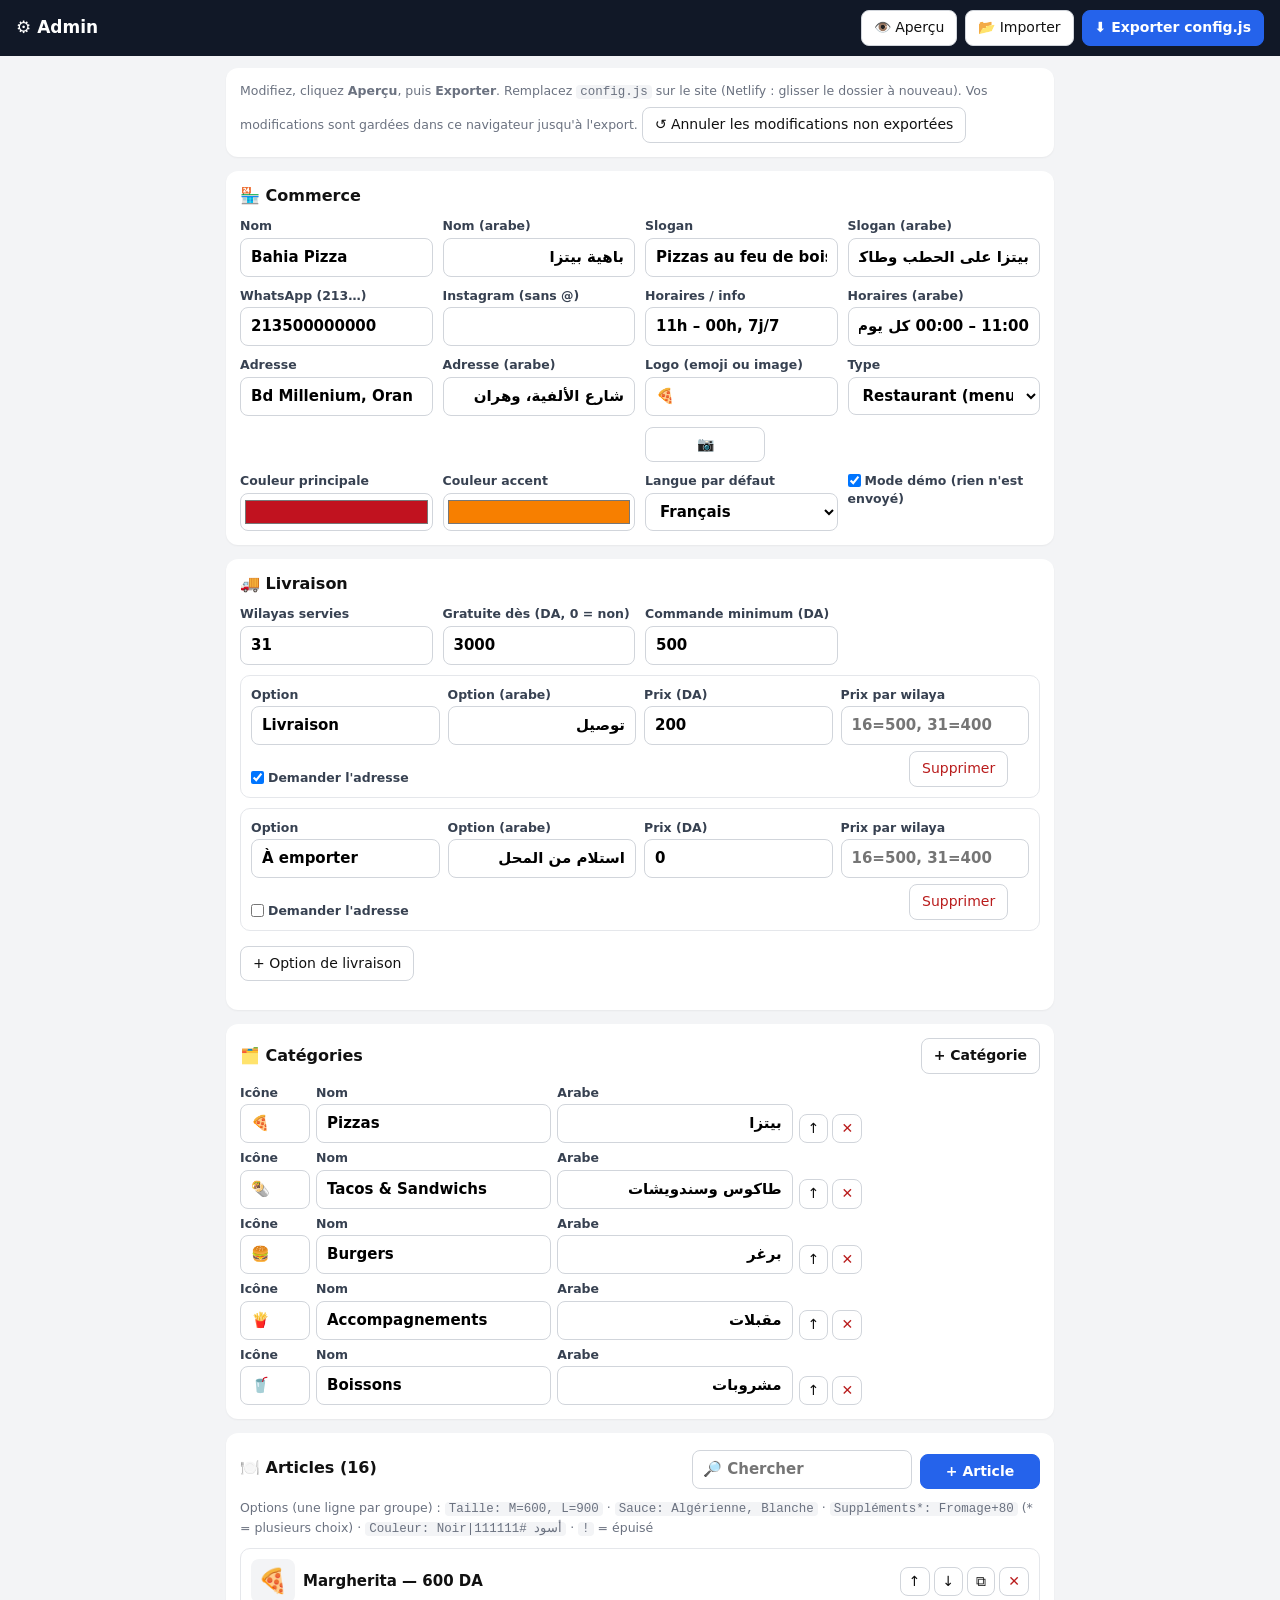
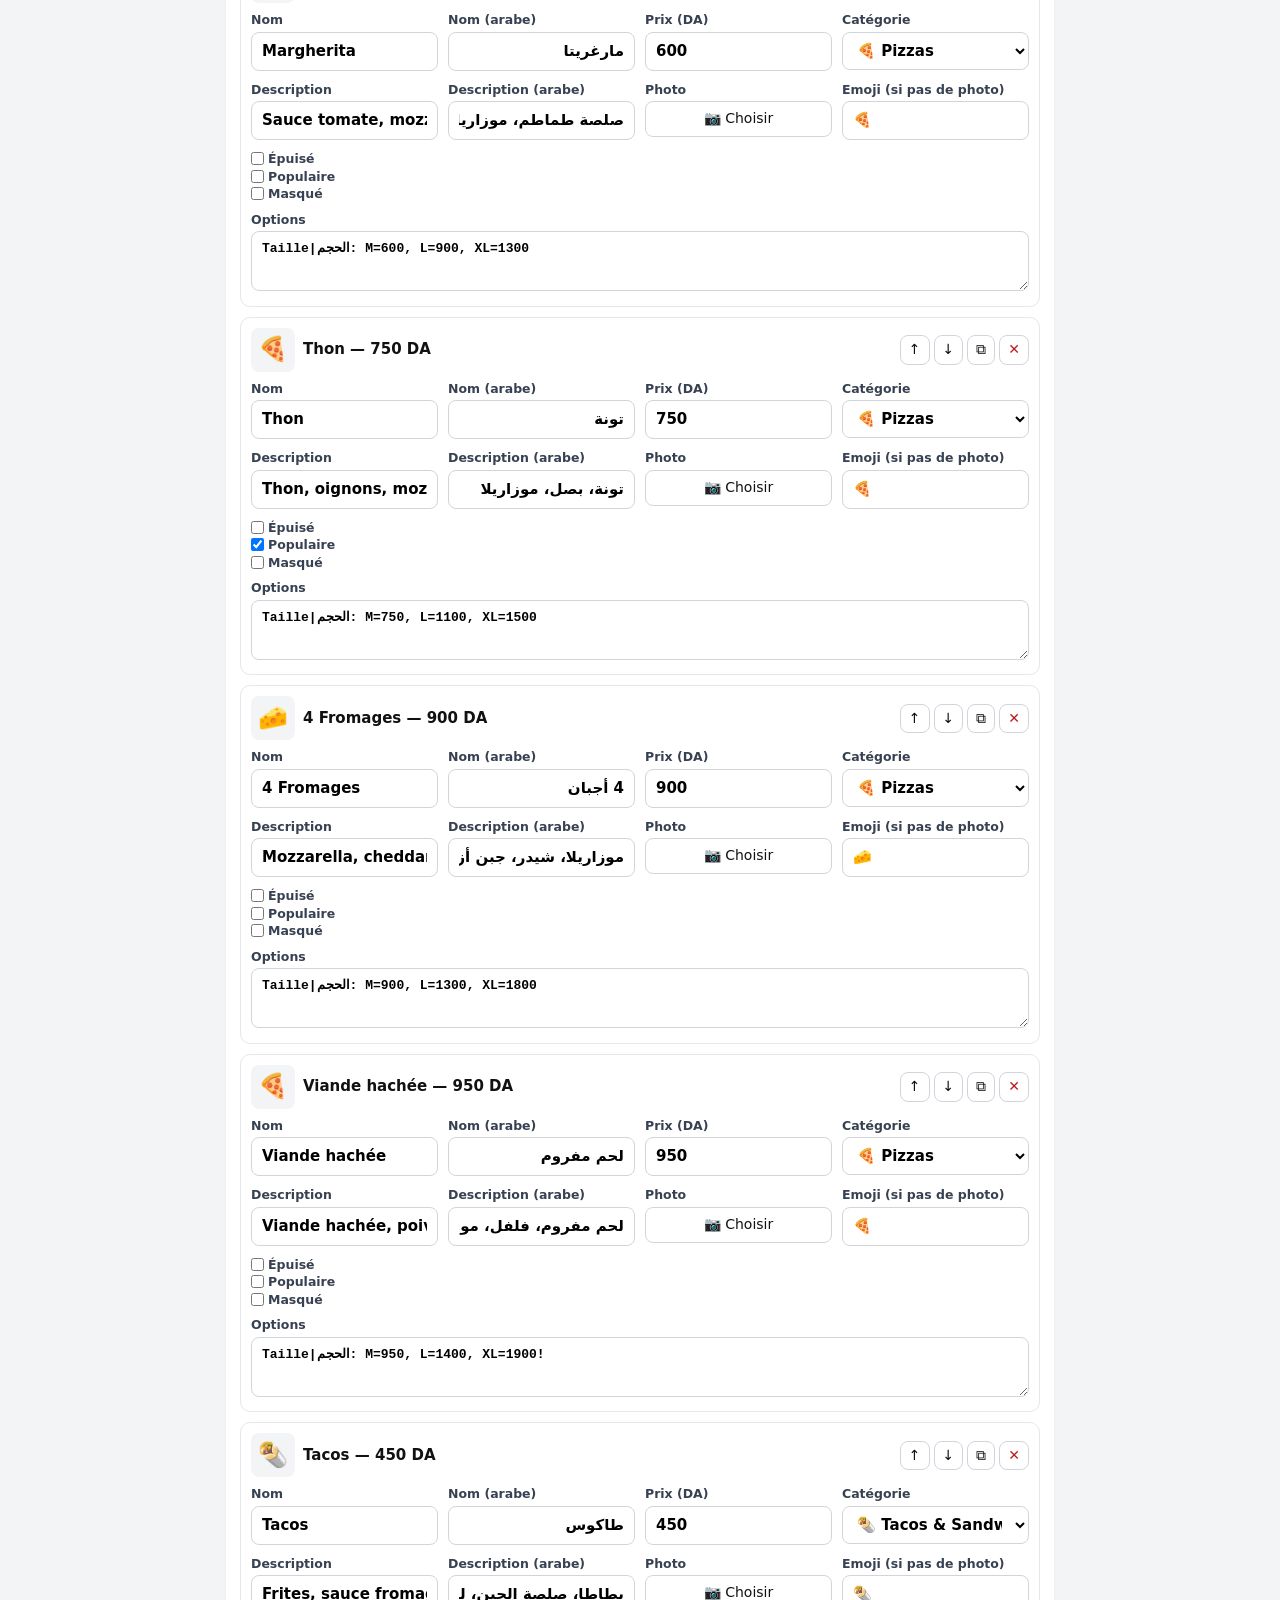
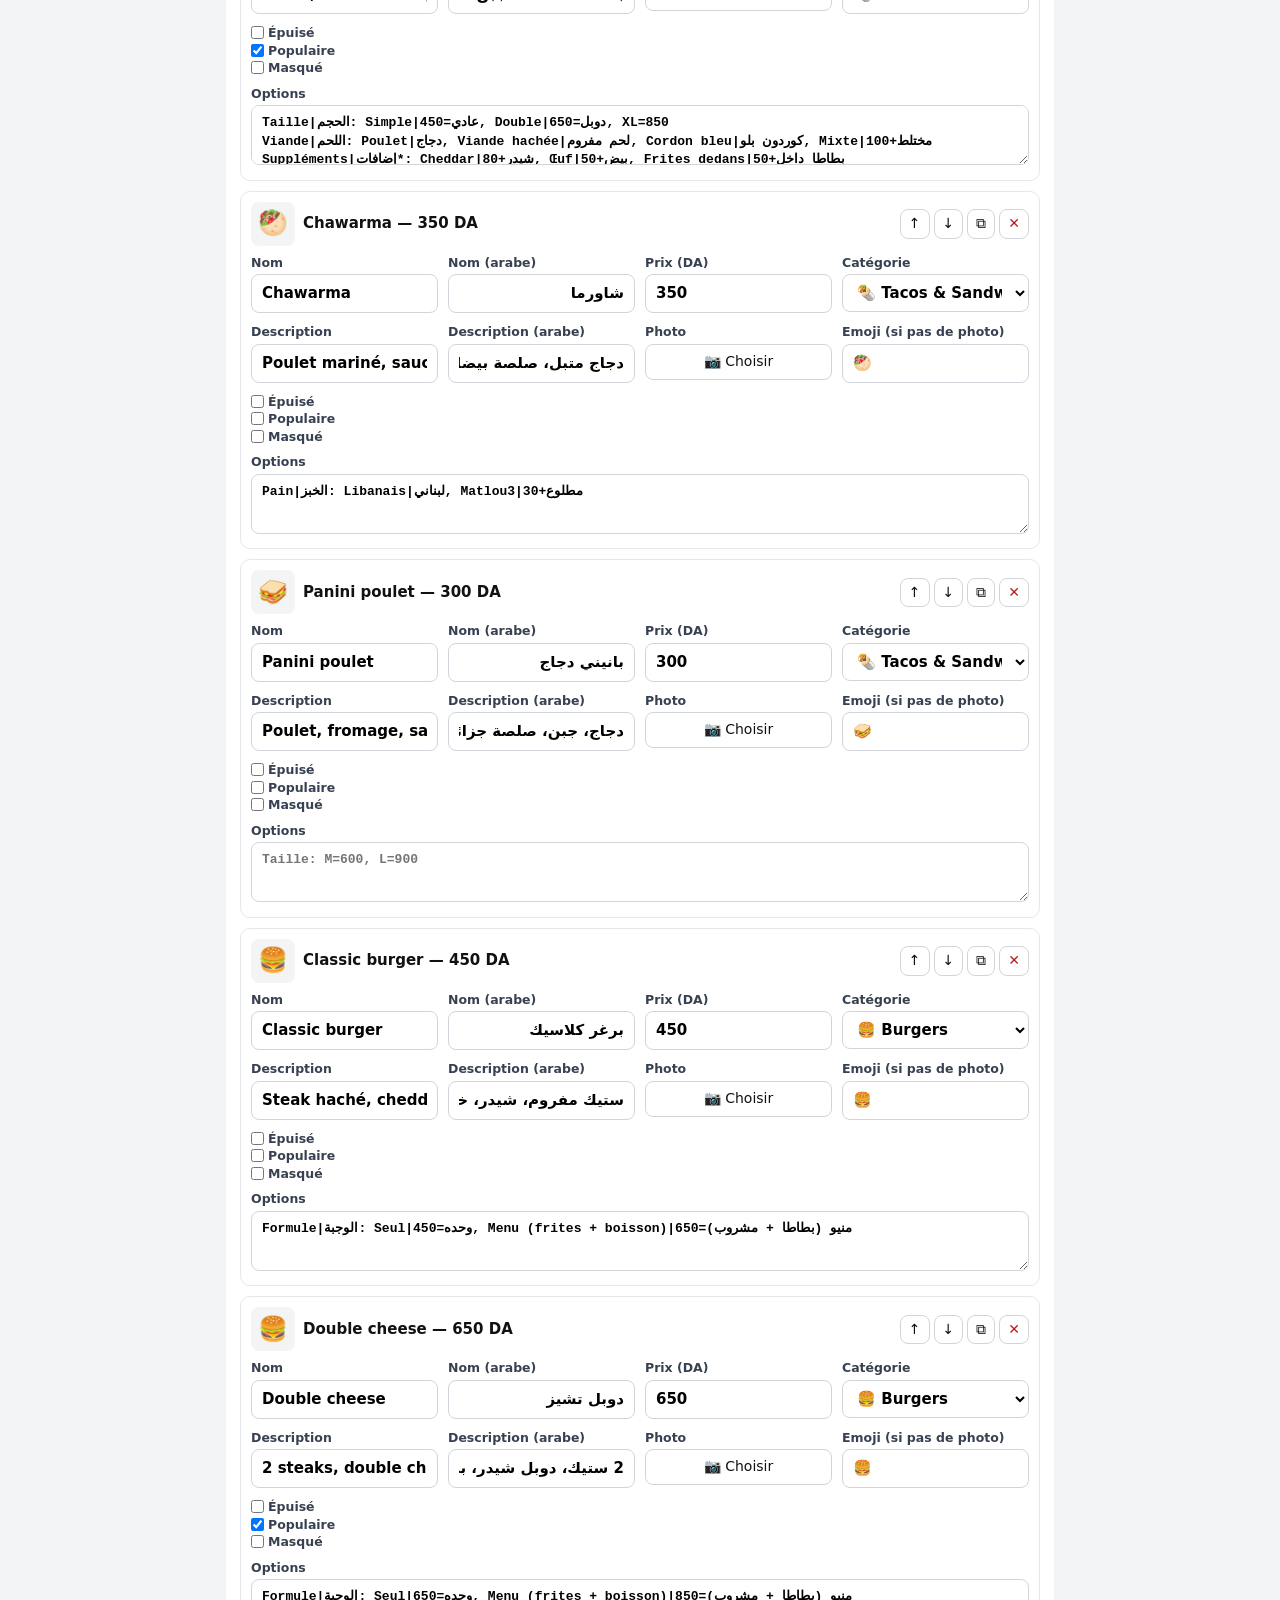
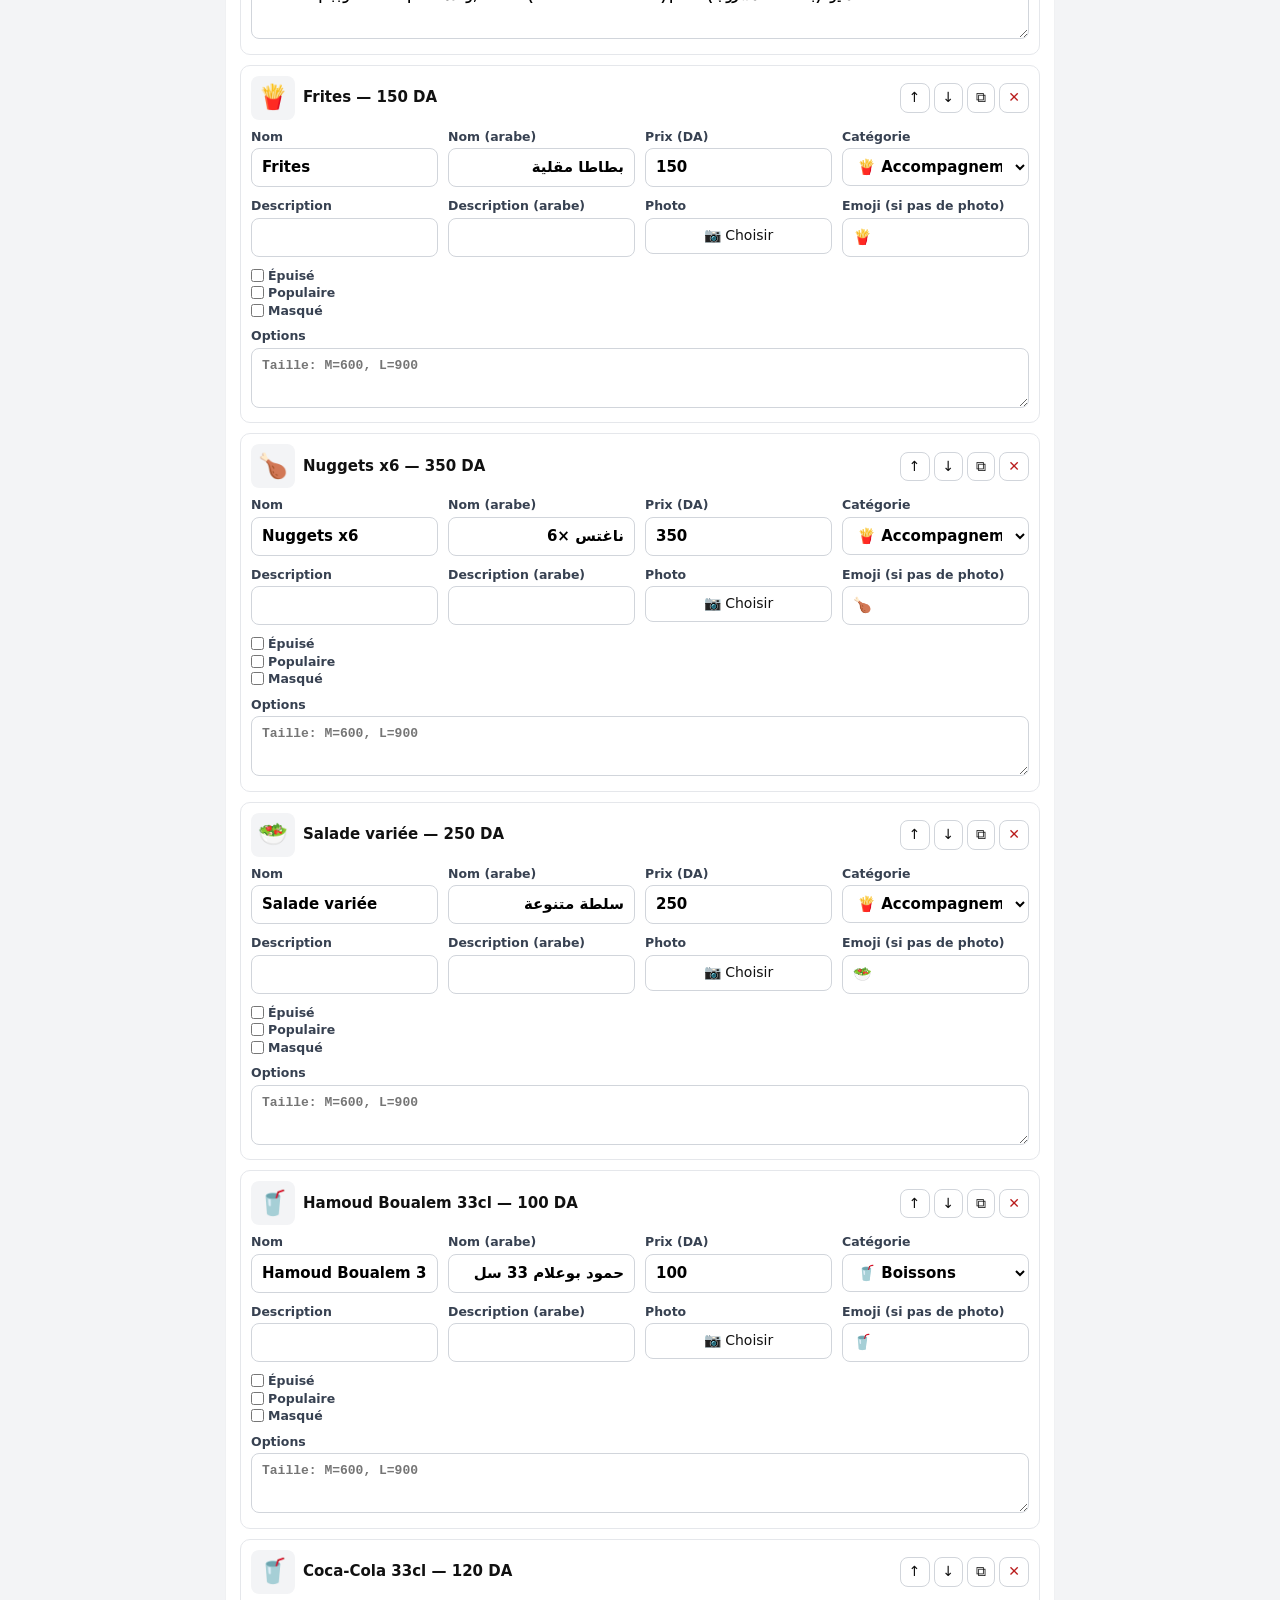
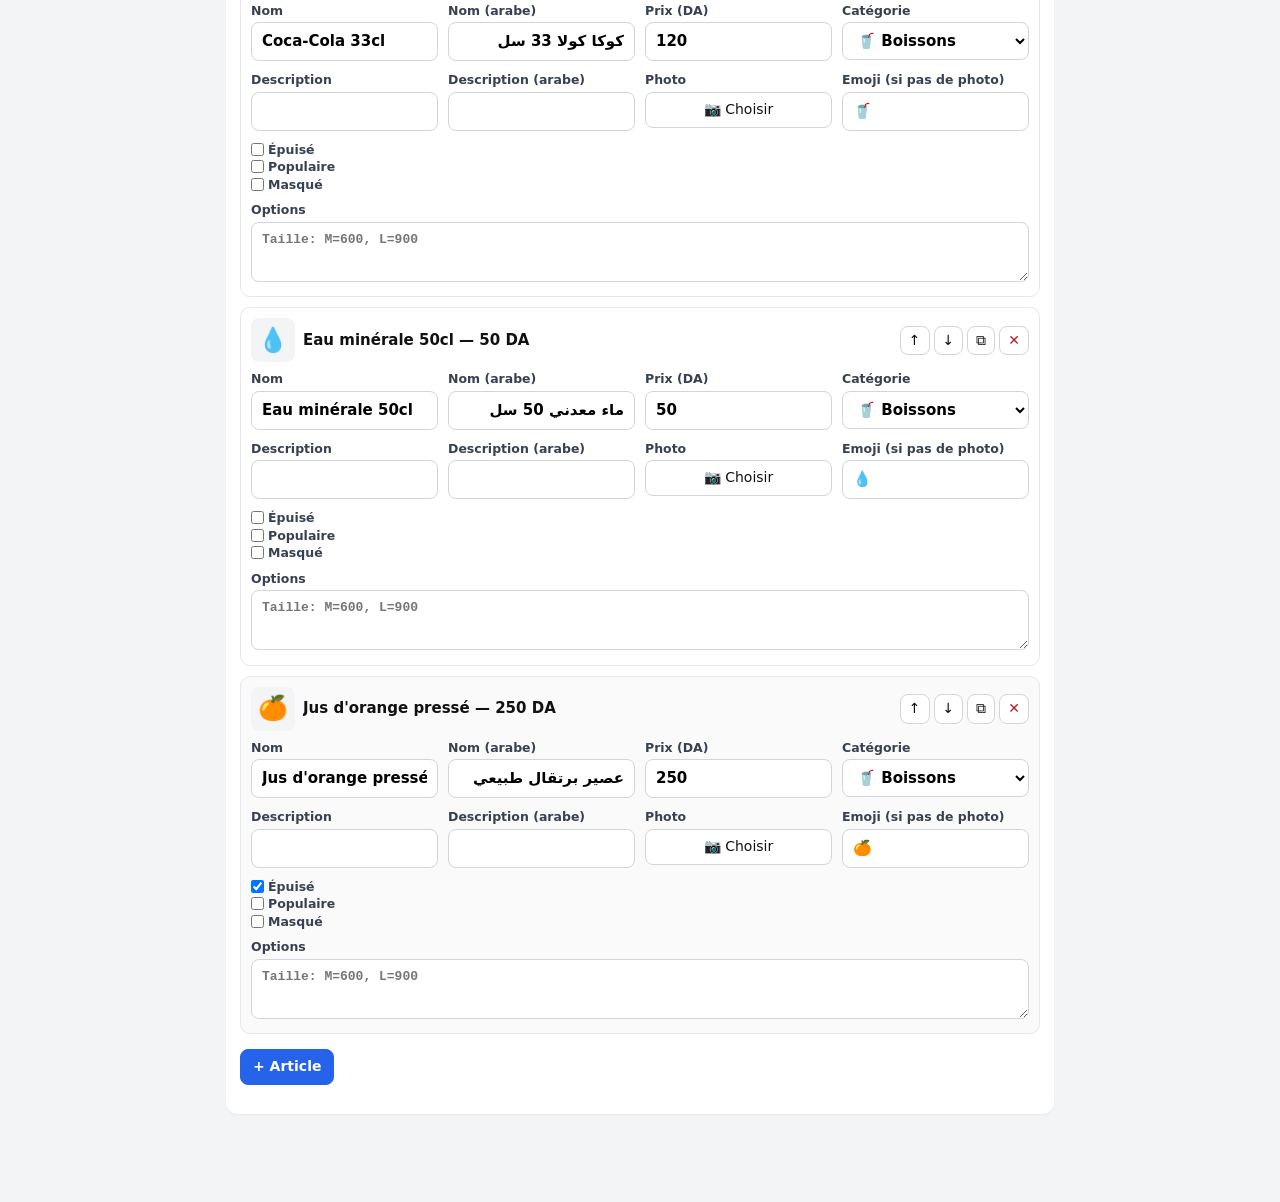
==== admin.html @ 1113fbae "WhatsApp order template: menu/shop app, admin, QR, demos, e2e tests Co-Authored-By: Claude Opus 5.5 " ====
<!doctype html>
<html lang="fr">
<head>
<meta charset="utf-8">
<meta name="viewport" content="width=device-width,initial-scale=1">
<meta name="robots" content="noindex">
<title>Admin · Menu / Catalogue</title>
<style>
:root{--p:#2563eb;--line:#e5e7eb;--muted:#6b7280}
*{box-sizing:border-box}
body{margin:0;font:15px/1.4 system-ui,-apple-system,"Segoe UI",Roboto,sans-serif;background:#f3f4f6;color:#111}
header{position:sticky;top:0;z-index:5;background:#111827;color:#fff;padding:10px 16px;display:flex;flex-wrap:wrap;gap:8px;align-items:center}
header h1{font-size:17px;margin:0;flex:1;min-width:140px}
.wrap{max-width:860px;margin:0 auto;padding:12px 16px 80px}
.box{background:#fff;border-radius:12px;padding:14px;margin-bottom:14px;box-shadow:0 1px 2px rgba(0,0,0,.05)}
.box h2{font-size:16px;margin:0 0 10px;display:flex;justify-content:space-between;align-items:center;gap:8px}
.grid{display:grid;grid-template-columns:repeat(auto-fill,minmax(180px,1fr));gap:10px}
label{display:block;font-size:12.5px;font-weight:600;color:#374151}
input,select,textarea{width:100%;font:inherit;font-size:15px;border:1px solid #d1d5db;border-radius:8px;padding:8px 10px;margin-top:3px;background:#fff}
input[type=checkbox]{width:auto;margin:0 4px 0 0;vertical-align:-2px}
input[type=color]{padding:2px;height:38px}
textarea{min-height:60px;font-family:ui-monospace,Menlo,Consolas,monospace;font-size:13px}
[dir=rtl]{text-align:right}
button,.btn{font:inherit;font-size:14px;border:1px solid #d1d5db;background:#fff;color:#111;border-radius:8px;padding:7px 12px;cursor:pointer;text-decoration:none;display:inline-block}
.pri{background:var(--p);border-color:var(--p);color:#fff;font-weight:600}
.wa{background:#16a34a;border-color:#16a34a;color:#fff;font-weight:600}
.del{color:#b91c1c}
.item{border:1px solid var(--line);border-radius:10px;padding:10px;margin-top:10px}
.item.out{background:#fafafa}
.ihead{display:flex;gap:8px;align-items:center;margin-bottom:8px}
.ihead b{flex:1;min-width:0;overflow:hidden;text-overflow:ellipsis;white-space:nowrap}
.thumb{width:44px;height:44px;border-radius:8px;object-fit:cover;background:#f3f4f6;display:grid;place-items:center;font-size:24px;flex:none}
.acts{display:flex;gap:4px;flex-wrap:wrap}
.acts button{padding:4px 8px}
.help{font-size:12.5px;color:var(--muted);margin:4px 0 0}
.help code{background:#f3f4f6;border-radius:4px;padding:0 4px}
.row{display:flex;gap:8px;align-items:flex-end;flex-wrap:wrap}
.row>*{flex:1;min-width:120px}
.catrow{display:grid;grid-template-columns:70px 1fr 1fr 1fr auto;gap:6px;align-items:end;margin-top:6px}
@media(max-width:560px){.catrow{grid-template-columns:60px 1fr 1fr}.catrow .cid{display:none}}
.toast{position:fixed;bottom:16px;left:50%;transform:translateX(-50%);background:#111827;color:#fff;padding:10px 16px;border-radius:999px;font-size:14px;opacity:0;transition:.2s;pointer-events:none}
.toast.on{opacity:1}
.filter{max-width:220px}
</style>
</head>
<body>
<header>
  <h1>⚙️ Admin</h1>
  <button id="b-preview">👁️ Aperçu</button>
  <button id="b-import">📂 Importer</button>
  <button id="b-export" class="pri">⬇️ Exporter config.js</button>
  <input type="file" id="f-import" accept=".js,.json" hidden>
</header>
<div class="wrap">
  <div class="box">
    <p class="help" style="margin:0">Modifiez, cliquez <b>Aperçu</b>, puis <b>Exporter</b>. Remplacez <code>config.js</code> sur le site (Netlify : glisser le dossier à nouveau). Vos modifications sont gardées dans ce navigateur jusqu'à l'export.
    <button id="b-reset" style="margin-top:6px">↺ Annuler les modifications non exportées</button></p>
  </div>
  <div id="ui"></div>
</div>
<div class="toast" id="toast"></div>
<script src="wilayas.js"></script>
<script src="config.js"></script>
<script>
(function(){
'use strict';
var DRAFT='wo_admin_draft';
var S;
try{ S=JSON.parse(localStorage.getItem(DRAFT)||'null'); }catch(e){}
if(!S) S=JSON.parse(JSON.stringify(window.CONFIG||{}));
norm();
var filter='';

function norm(){
  S.business=S.business||{}; S.colors=S.colors||{}; S.delivery=S.delivery||{};
  S.delivery.options=S.delivery.options||[]; S.categories=S.categories||[]; S.items=S.items||[];
  S.languages=S.languages||['fr','ar']; S.mode=S.mode||'menu';
}
function persist(){ try{ localStorage.setItem(DRAFT,JSON.stringify(S)); }catch(e){ toast('⚠️ Stockage plein : exportez maintenant'); } }
function esc(s){return String(s==null?'':s).replace(/[&<>"]/g,function(c){return{'&':'&amp;','<':'&lt;','>':'&gt;','"':'&quot;'}[c];});}
function toast(m){var t=document.getElementById('toast');t.textContent=m;t.classList.add('on');clearTimeout(toast.t);toast.t=setTimeout(function(){t.classList.remove('on');},2200);}
function slug(s){return String(s||'').toLowerCase().normalize('NFD').replace(/[̀-ͯ]/g,'').replace(/[^a-z0-9]+/g,'-').replace(/^-|-$/g,'')||('x'+Date.now().toString(36));}
function get(path){return path.split('.').reduce(function(o,k){return o==null?o:o[k];},S);}
function set(path,v){var ks=path.split('.'),o=S;for(var i=0;i<ks.length-1;i++){if(o[ks[i]]==null)o[ks[i]]={};o=o[ks[i]];}o[ks[ks.length-1]]=v;}

/* ---- variants <-> text ----
   Taille: M=600, L=900          (=prix remplace)
   Sauce: Algérienne, Blanche
   Suppléments*: Fromage+80      (* = choix multiple, +ajout)
   Couleur: Noir|أسود #111111    (|arabe, #couleur, ! = épuisé) */
function varToText(vs){return (vs||[]).map(function(v){
  return v.name+(v.name_ar?'|'+v.name_ar:'')+(v.multi?'*':'')+': '+v.choices.map(function(c){
    return c.label+(c.label_ar?'|'+c.label_ar:'')+(c.color?' '+c.color:'')+(c.price!=null&&c.price!==''?'='+c.price:'')+(c.add?'+'+c.add:'')+(c.soldOut?'!':'');
  }).join(', ');}).join('\n');}
function textToVar(s){
  return String(s||'').split('\n').map(function(line){
    var m=line.match(/^([^:]+):(.*)$/); if(!m) return null;
    var head=m[1].trim(), multi=/\*$/.test(head); head=head.replace(/\*$/,'').trim();
    var hn=head.split('|'), v={name:hn[0].trim()}; if(hn[1]) v.name_ar=hn[1].trim(); if(multi) v.multi=true; v.choices=[];
    m[2].split(',').forEach(function(tok){
      tok=tok.trim(); if(!tok) return; var c={}, x;
      if(/!$/.test(tok)){c.soldOut=true;tok=tok.slice(0,-1).trim();}
      if((x=tok.match(/\+\s*(\d+)$/))){c.add=+x[1];tok=tok.slice(0,x.index).trim();}
      if((x=tok.match(/=\s*(\d+)$/))){c.price=+x[1];tok=tok.slice(0,x.index).trim();}
      if((x=tok.match(/\s(#[0-9a-fA-F]{3,8})$/))){c.color=x[1];tok=tok.slice(0,x.index).trim();}
      var ln=tok.split('|'); c.label=ln[0].trim(); if(ln[1]) c.label_ar=ln[1].trim();
      // keep key order tidy
      var o={label:c.label}; ['label_ar','price','add','color','soldOut'].forEach(function(k){if(c[k]!=null)o[k]=c[k];});
      if(o.label) v.choices.push(o);
    });
    return v.choices.length?v:null;
  }).filter(Boolean);
}
function feesToText(f){ if(f==null||typeof f==='number') return ''; return Object.keys(f).filter(function(k){return k!=='default';}).map(function(k){return k+'='+f[k];}).join(', '); }
function feeDefault(f){ return f==null?0:typeof f==='number'?f:(f['default']||0); }
function parseFees(def,txt){
  var o={}, any=false;
  String(txt||'').split(/[,\n;]/).forEach(function(p){var m=p.trim().match(/^(\d{1,2})\s*[=:]\s*(\d+)$/);if(m){o[('0'+m[1]).slice(-2)]=+m[2];any=true;}});
  if(!any) return +def||0;
  o['default']=+def||0; return o;
}

function inp(path,label,opts){
  opts=opts||{}; var v=get(path);
  var t=opts.type||'text';
  if(t==='checkbox') return '<label><input type="checkbox" data-p="'+path+'"'+(v?' checked':'')+'>'+esc(label)+'</label>';
  if(t==='textarea') return '<label>'+esc(label)+'<textarea data-p="'+path+'"'+(opts.ar?' dir="rtl"':'')+'>'+esc(v)+'</textarea></label>';
  return '<label>'+esc(label)+'<input type="'+t+'" data-p="'+path+'"'+(t==='number'?' data-num inputmode="numeric"':'')+(opts.ar?' dir="rtl"':'')+(opts.ph?' placeholder="'+esc(opts.ph)+'"':'')+' value="'+esc(v)+'"></label>';
}

function render(){
  var h='';
  // business
  h+='<div class="box"><h2>🏪 Commerce</h2><div class="grid">'+
    inp('business.name','Nom')+inp('business.name_ar','Nom (arabe)',{ar:1})+
    inp('business.tagline','Slogan')+inp('business.tagline_ar','Slogan (arabe)',{ar:1})+
    inp('business.whatsapp','WhatsApp (213…)',{type:'tel',ph:'213555123456'})+inp('business.instagram','Instagram (sans @)')+
    inp('business.hours','Horaires / info')+inp('business.hours_ar','Horaires (arabe)',{ar:1})+
    inp('business.address','Adresse')+inp('business.address_ar','Adresse (arabe)',{ar:1})+
    '<div><label>Logo (emoji ou image)<div class="row" style="margin:0"><input data-p="business.logo" value="'+esc(S.business.logo)+'"><button data-a="logo-up" style="flex:0;margin-top:3px">📷</button></div></label></div>'+
    '<label>Type<select data-p="mode"><option value="menu"'+(S.mode==='menu'?' selected':'')+'>Restaurant (menu)</option><option value="shop"'+(S.mode==='shop'?' selected':'')+'>Boutique (catalogue)</option></select></label>'+
    '<label>Couleur principale<input type="color" data-p="colors.primary" value="'+esc(S.colors.primary||'#d62828')+'"></label>'+
    '<label>Couleur accent<input type="color" data-p="colors.accent" value="'+esc(S.colors.accent||'#f77f00')+'"></label>'+
    '<label>Langue par défaut<select data-p="lang"><option value="fr"'+(S.lang!=='ar'?' selected':'')+'>Français</option><option value="ar"'+(S.lang==='ar'?' selected':'')+'>العربية</option></select></label>'+
    inp('demo','Mode démo (rien n\'est envoyé)',{type:'checkbox'})+
    '</div></div>';

  // delivery
  var D=S.delivery;
  h+='<div class="box"><h2>🚚 Livraison</h2><div class="grid">'+
    '<label>Wilayas servies<input data-a="wilayas" value="'+esc((D.wilayas||[]).join(', '))+'" placeholder="vide = 58 wilayas ; ex : 31"></label>'+
    inp('delivery.freeAbove','Gratuite dès (DA, 0 = non)',{type:'number'})+
    inp('delivery.minOrder','Commande minimum (DA)',{type:'number'})+'</div>';
  D.options.forEach(function(o,i){
    h+='<div class="item"><div class="row">'+inp('delivery.options.'+i+'.label','Option')+inp('delivery.options.'+i+'.label_ar','Option (arabe)',{ar:1})+
      '<label>Prix (DA)<input data-a="feedef" data-i="'+i+'" inputmode="numeric" value="'+feeDefault(o.fee)+'"></label>'+
      '<label>Prix par wilaya<input data-a="feewil" data-i="'+i+'" value="'+esc(feesToText(o.fee))+'" placeholder="16=500, 31=400"></label></div>'+
      '<div class="row" style="margin-top:6px"><label><input type="checkbox" data-a="optaddr" data-i="'+i+'"'+(o.address!==false?' checked':'')+'>Demander l\'adresse</label>'+
      '<span style="flex:0"><button class="del" data-a="optdel" data-i="'+i+'">Supprimer</button></span></div></div>';
  });
  h+='<p><button data-a="optadd">+ Option de livraison</button></p></div>';

  // categories
  h+='<div class="box"><h2>🗂️ Catégories <button data-a="catadd">+ Catégorie</button></h2>';
  S.categories.forEach(function(c,i){
    h+='<div class="catrow">'+inp('categories.'+i+'.icon','Icône')+inp('categories.'+i+'.name','Nom')+inp('categories.'+i+'.name_ar','Arabe',{ar:1})+
      '<span class="acts cid"><button data-a="catup" data-i="'+i+'">↑</button><button class="del" data-a="catdel" data-i="'+i+'">✕</button></span></div>';
  });
  h+='</div>';

  // items
  h+='<div class="box"><h2>🍽️ Articles ('+S.items.length+') <span class="row" style="flex:0 1 auto;margin:0"><input class="filter" id="flt" placeholder="🔎 Chercher" value="'+esc(filter)+'"><button data-a="itemadd" class="pri" style="flex:0">+ Article</button></span></h2>'+
    '<p class="help">Options (une ligne par groupe) : <code>Taille: M=600, L=900</code> · <code>Sauce: Algérienne, Blanche</code> · <code>Suppléments*: Fromage+80</code> (* = plusieurs choix) · <code>Couleur: Noir|أسود #111111</code> · <code>!</code> = épuisé</p>';
  S.items.forEach(function(it,i){
    if(filter && (it.name+' '+(it.name_ar||'')).toLowerCase().indexOf(filter.toLowerCase())<0) return;
    var b='items.'+i+'.';
    h+='<div class="item'+(it.soldOut?' out':'')+'" id="it-'+i+'"><div class="ihead">'+
      (it.img?'<img class="thumb" src="'+esc(it.img)+'" alt="">':'<span class="thumb">'+esc(it.emoji||'🛍️')+'</span>')+
      '<b>'+esc(it.name||'(sans nom)')+' — '+(+it.price||0)+' DA</b><span class="acts">'+
      '<button data-a="up" data-i="'+i+'" title="Monter">↑</button><button data-a="down" data-i="'+i+'" title="Descendre">↓</button>'+
      '<button data-a="dup" data-i="'+i+'" title="Dupliquer">⧉</button><button class="del" data-a="del" data-i="'+i+'" title="Supprimer">✕</button></span></div>'+
      '<div class="grid">'+inp(b+'name','Nom')+inp(b+'name_ar','Nom (arabe)',{ar:1})+inp(b+'price','Prix (DA)',{type:'number'})+
      '<label>Catégorie<select data-p="'+b+'cat"><option value="">—</option>'+S.categories.map(function(c){return '<option value="'+esc(c.id)+'"'+(c.id===it.cat?' selected':'')+'>'+esc((c.icon||'')+' '+c.name)+'</option>';}).join('')+'</select></label>'+
      inp(b+'desc','Description')+inp(b+'desc_ar','Description (arabe)',{ar:1})+
      '<div><label>Photo</label><div class="row" style="margin:0"><button data-a="img" data-i="'+i+'" style="margin-top:3px">📷 Choisir</button>'+(it.img?'<button class="del" data-a="imgdel" data-i="'+i+'" style="margin-top:3px">Retirer</button>':'')+'</div></div>'+
      inp(b+'emoji','Emoji (si pas de photo)')+
      '<div>'+inp(b+'soldOut','Épuisé',{type:'checkbox'})+inp(b+'popular','Populaire',{type:'checkbox'})+inp(b+'hidden','Masqué',{type:'checkbox'})+'</div>'+
      '</div><label style="margin-top:8px">Options<textarea data-a="vars" data-i="'+i+'" rows="2" placeholder="Taille: M=600, L=900">'+esc(varToText(it.variants))+'</textarea></label></div>';
  });
  h+='<p><button data-a="itemadd" class="pri">+ Article</button></p></div>';
  var y=window.scrollY; document.getElementById('ui').innerHTML=h; window.scrollTo(0,y);
}

/* image → resized webp/jpeg data URL (~15 KB) */
function pickImage(max,cb){
  var f=document.createElement('input'); f.type='file'; f.accept='image/*';
  f.onchange=function(){ var file=f.files[0]; if(!file) return; var r=new FileReader();
    r.onload=function(){ var im=new Image(); im.onload=function(){
      var s=Math.min(1,max/Math.max(im.width,im.height)), c=document.createElement('canvas');
      c.width=Math.round(im.width*s); c.height=Math.round(im.height*s); c.getContext('2d').drawImage(im,0,0,c.width,c.height);
      var d=c.toDataURL('image/webp',0.62); if(d.indexOf('data:image/webp')!==0) d=c.toDataURL('image/jpeg',0.7);
      cb(d); toast('Photo ajoutée ('+Math.round(d.length*0.75/1024)+' Ko)'); }; im.src=r.result; };
    r.readAsDataURL(file); };
  f.click();
}

var ui=document.getElementById('ui');
ui.addEventListener('input',function(e){
  var el=e.target, p=el.getAttribute('data-p'), a=el.getAttribute('data-a'), i=+el.getAttribute('data-i');
  if(el.id==='flt'){ filter=el.value; render(); var f=document.getElementById('flt'); f.focus(); f.setSelectionRange(f.value.length,f.value.length); return; }
  if(p){
    var v = el.type==='checkbox'?el.checked : el.hasAttribute('data-num') ? (el.value===''?0:+el.value) : el.value;
    if(el.type==='checkbox' && !v){ var ks=p.split('.'),o=S; for(var k=0;k<ks.length-1;k++)o=o[ks[k]]; delete o[ks[ks.length-1]]; } else set(p,v);
    var m=p.match(/^items\.(\d+)\.(name|price)$/);
    if(m){ var row=document.getElementById('it-'+m[1]), itm=S.items[+m[1]]; if(row) row.querySelector('.ihead b').textContent=(itm.name||'(sans nom)')+' — '+(+itm.price||0)+' DA'; }
  }
  else if(a==='vars'){ S.items[i].variants=textToVar(el.value); if(!S.items[i].variants.length) delete S.items[i].variants; }
  else if(a==='wilayas'){ S.delivery.wilayas=el.value.split(/[,\s]+/).filter(Boolean).map(function(x){return ('0'+x.replace(/\D/g,'')).slice(-2);}).filter(function(x){return x!=='00';}); }
  else if(a==='feedef'||a==='feewil'){ var box=el.closest('.item'); S.delivery.options[i].fee=parseFees(box.querySelector('[data-a=feedef]').value, box.querySelector('[data-a=feewil]').value); }
  else if(a==='optaddr'){ if(el.checked) delete S.delivery.options[i].address; else S.delivery.options[i].address=false; }
  persist();
});
ui.addEventListener('change',function(e){ if(e.target.tagName==='SELECT'||e.target.type==='checkbox'){ if(e.target.getAttribute('data-p')==='mode'||/\.soldOut$/.test(e.target.getAttribute('data-p')||''))render(); } });
ui.addEventListener('focusout',function(e){ var a=e.target.getAttribute('data-a'); var p=e.target.getAttribute('data-p')||'';
  if(/^items\.\d+\.name$/.test(p)){ var i=+p.split('.')[1]; var it=S.items[i]; if(it.name&&(!it.id||/^new-/.test(it.id))){ it.id=uniq(slug(it.name)); persist(); } } });
function uniq(id){ var ids=S.items.map(function(x){return x.id;}), n=id, k=2; while(ids.indexOf(n)>=0) n=id+'-'+(k++); return n; }
ui.addEventListener('click',function(e){
  var el=e.target.closest('[data-a]'); if(!el||el.tagName==='INPUT'||el.tagName==='TEXTAREA') return;
  var a=el.getAttribute('data-a'), i=+el.getAttribute('data-i'), it=S.items;
  if(a==='up'&&i>0){ it.splice(i-1,0,it.splice(i,1)[0]); }
  else if(a==='down'&&i<it.length-1){ it.splice(i+1,0,it.splice(i,1)[0]); }
  else if(a==='dup'){ var c=JSON.parse(JSON.stringify(it[i])); c.id=uniq(c.id||'item'); c.name+=' (copie)'; it.splice(i+1,0,c); }
  else if(a==='del'){ if(!confirm('Supprimer « '+it[i].name+' » ?')) return; it.splice(i,1); }
  else if(a==='itemadd'){ it.push({id:'new-'+Date.now().toString(36),cat:(S.categories[0]||{}).id||'',name:'',price:0}); filter=''; persist(); render(); var last=document.getElementById('it-'+(it.length-1)); if(last){ last.scrollIntoView({block:'center'}); last.querySelector('input').focus(); } return; }
  else if(a==='img'){ pickImage(480,function(d){ it[i].img=d; persist(); render(); }); return; }
  else if(a==='imgdel'){ delete it[i].img; }
  else if(a==='logo-up'){ pickImage(240,function(d){ S.business.logo=d; persist(); render(); }); return; }
  else if(a==='catadd'){ var name=prompt('Nom de la catégorie'); if(!name) return; S.categories.push({id:slug(name),name:name,icon:''}); }
  else if(a==='catup'&&i>0){ S.categories.splice(i-1,0,S.categories.splice(i,1)[0]); }
  else if(a==='catdel'){ if(!confirm('Supprimer la catégorie ? (les articles restent)')) return; S.categories.splice(i,1); }
  else if(a==='optadd'){ S.delivery.options.push({id:'opt'+Date.now().toString(36),label:'Nouvelle option',fee:0}); }
  else if(a==='optdel'){ S.delivery.options.splice(i,1); }
  else return;
  persist(); render();
});

function configText(){
  // drop empty fields
  var clean=JSON.parse(JSON.stringify(S,function(k,v){ return v===''?undefined:v; }));
  return '// Généré par admin.html le '+new Date().toLocaleString('fr-FR')+'\nwindow.CONFIG = '+JSON.stringify(clean,null,2)+';\n';
}
document.getElementById('b-export').onclick=function(){
  var txt=configText(), blob=new Blob([txt],{type:'text/javascript'}), a=document.createElement('a');
  a.href=URL.createObjectURL(blob); a.download='config.js'; document.body.appendChild(a); a.click(); a.remove();
  toast('config.js exporté ('+Math.round(blob.size/1024)+' Ko)');
};
document.getElementById('b-preview').onclick=function(){
  try{ localStorage.setItem('wo_preview',JSON.stringify(S)); }catch(e){ toast('⚠️ Trop de photos pour l\'aperçu'); return; }
  window.open('index.html?preview=1','_blank');
};
document.getElementById('b-import').onclick=function(){ document.getElementById('f-import').click(); };
document.getElementById('f-import').onchange=function(){
  var f=this.files[0]; if(!f) return; var r=new FileReader();
  r.onload=function(){ try{ var w={}; new Function('window',r.result+'\n;return window;')(w); if(!w.CONFIG) throw 0; S=w.CONFIG; norm(); persist(); render(); toast('Config importée'); }catch(e){ alert('Fichier invalide'); } };
  r.readAsText(f);
};
document.getElementById('b-reset').onclick=function(){ if(!confirm('Revenir à la version en ligne ?')) return; localStorage.removeItem(DRAFT); S=JSON.parse(JSON.stringify(window.CONFIG||{})); norm(); render(); };
window.__admin={get:function(){return S;},textToVar:textToVar,varToText:varToText,parseFees:parseFees,configText:configText};
render();
})();
</script>
</body>
</html>
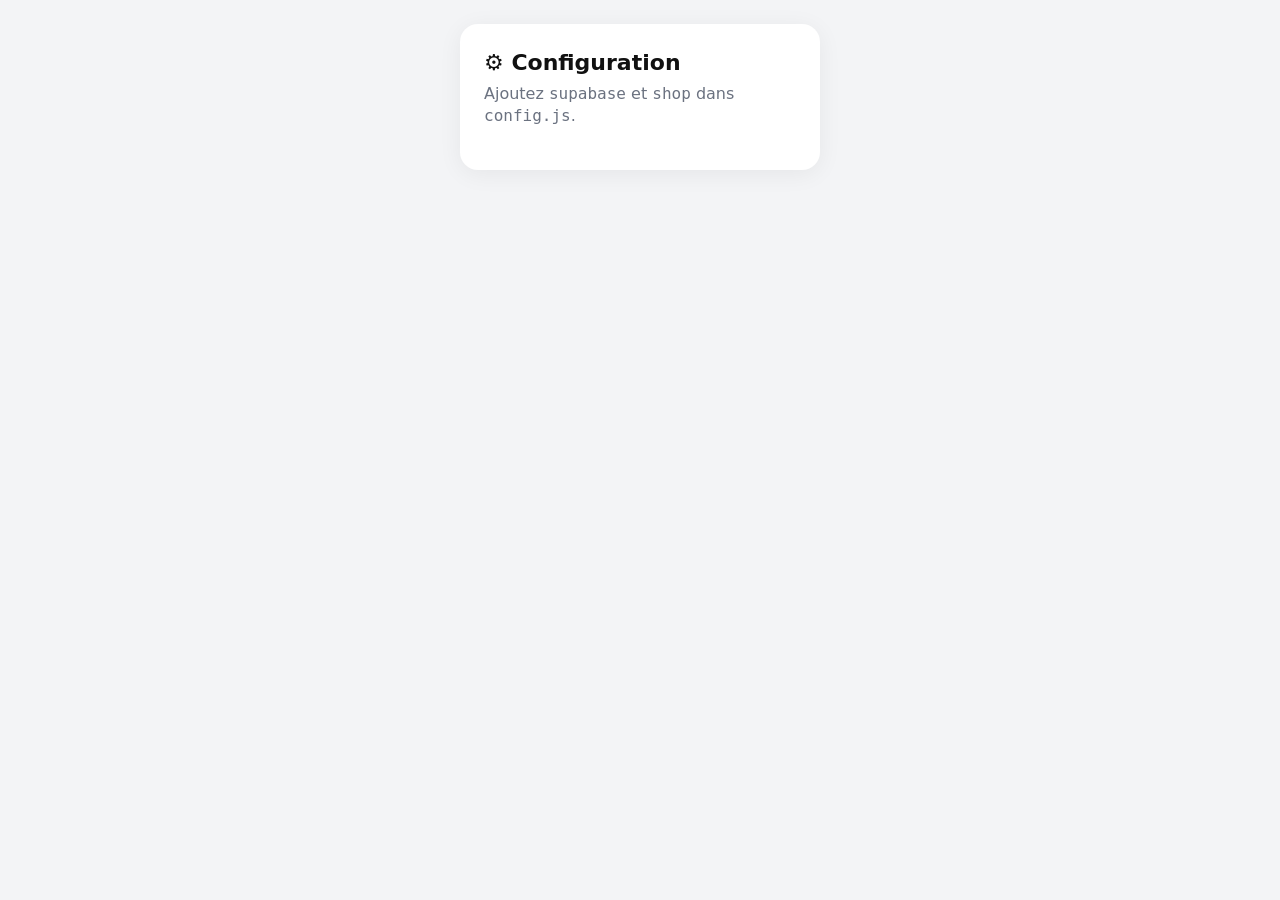
==== commit 7780a5ab: "Supabase backend + easy mobile admin - schema.sql: shops/categories/items, RLS (owner-only writes), " ====
--- a/admin.html
+++ b/admin.html
@@ -2,271 +2,583 @@
 <html lang="fr">
 <head>
 <meta charset="utf-8">
-<meta name="viewport" content="width=device-width,initial-scale=1">
+<meta name="viewport" content="width=device-width,initial-scale=1,viewport-fit=cover">
 <meta name="robots" content="noindex">
-<title>Admin · Menu / Catalogue</title>
+<meta name="theme-color" content="#111827">
+<title>Gestion · Menu</title>
 <style>
-:root{--p:#2563eb;--line:#e5e7eb;--muted:#6b7280}
-*{box-sizing:border-box}
-body{margin:0;font:15px/1.4 system-ui,-apple-system,"Segoe UI",Roboto,sans-serif;background:#f3f4f6;color:#111}
-header{position:sticky;top:0;z-index:5;background:#111827;color:#fff;padding:10px 16px;display:flex;flex-wrap:wrap;gap:8px;align-items:center}
-header h1{font-size:17px;margin:0;flex:1;min-width:140px}
-.wrap{max-width:860px;margin:0 auto;padding:12px 16px 80px}
-.box{background:#fff;border-radius:12px;padding:14px;margin-bottom:14px;box-shadow:0 1px 2px rgba(0,0,0,.05)}
-.box h2{font-size:16px;margin:0 0 10px;display:flex;justify-content:space-between;align-items:center;gap:8px}
-.grid{display:grid;grid-template-columns:repeat(auto-fill,minmax(180px,1fr));gap:10px}
-label{display:block;font-size:12.5px;font-weight:600;color:#374151}
-input,select,textarea{width:100%;font:inherit;font-size:15px;border:1px solid #d1d5db;border-radius:8px;padding:8px 10px;margin-top:3px;background:#fff}
-input[type=checkbox]{width:auto;margin:0 4px 0 0;vertical-align:-2px}
-input[type=color]{padding:2px;height:38px}
-textarea{min-height:60px;font-family:ui-monospace,Menlo,Consolas,monospace;font-size:13px}
-[dir=rtl]{text-align:right}
-button,.btn{font:inherit;font-size:14px;border:1px solid #d1d5db;background:#fff;color:#111;border-radius:8px;padding:7px 12px;cursor:pointer;text-decoration:none;display:inline-block}
-.pri{background:var(--p);border-color:var(--p);color:#fff;font-weight:600}
-.wa{background:#16a34a;border-color:#16a34a;color:#fff;font-weight:600}
-.del{color:#b91c1c}
-.item{border:1px solid var(--line);border-radius:10px;padding:10px;margin-top:10px}
-.item.out{background:#fafafa}
-.ihead{display:flex;gap:8px;align-items:center;margin-bottom:8px}
-.ihead b{flex:1;min-width:0;overflow:hidden;text-overflow:ellipsis;white-space:nowrap}
-.thumb{width:44px;height:44px;border-radius:8px;object-fit:cover;background:#f3f4f6;display:grid;place-items:center;font-size:24px;flex:none}
-.acts{display:flex;gap:4px;flex-wrap:wrap}
-.acts button{padding:4px 8px}
-.help{font-size:12.5px;color:var(--muted);margin:4px 0 0}
-.help code{background:#f3f4f6;border-radius:4px;padding:0 4px}
-.row{display:flex;gap:8px;align-items:flex-end;flex-wrap:wrap}
-.row>*{flex:1;min-width:120px}
-.catrow{display:grid;grid-template-columns:70px 1fr 1fr 1fr auto;gap:6px;align-items:end;margin-top:6px}
-@media(max-width:560px){.catrow{grid-template-columns:60px 1fr 1fr}.catrow .cid{display:none}}
-.toast{position:fixed;bottom:16px;left:50%;transform:translateX(-50%);background:#111827;color:#fff;padding:10px 16px;border-radius:999px;font-size:14px;opacity:0;transition:.2s;pointer-events:none}
+:root{--p:#111827;--acc:#16a34a;--bg:#f3f4f6;--card:#fff;--line:#e5e7eb;--muted:#6b7280;--red:#dc2626;--r:14px}
+*{box-sizing:border-box;margin:0;padding:0}
+html,body{height:100%}
+body{font:16px/1.4 system-ui,-apple-system,"Segoe UI",Roboto,sans-serif;background:var(--bg);color:#111;-webkit-tap-highlight-color:transparent}
+button{font:inherit;color:inherit;background:none;border:0;cursor:pointer}
+input,select,textarea{font:inherit;font-size:16px;color:inherit;width:100%;border:1.5px solid var(--line);border-radius:10px;padding:11px 12px;background:#fff}
+input:focus,select:focus,textarea:focus{outline:none;border-color:#6366f1}
+textarea{min-height:70px;resize:vertical}
+[hidden]{display:none!important}
+.wrap{max-width:640px;margin:0 auto;padding:0 14px}
+/* login */
+.login{min-height:100%;display:grid;place-items:center;padding:24px}
+.login form{width:100%;max-width:360px;background:#fff;border-radius:18px;padding:24px;box-shadow:0 4px 24px rgba(0,0,0,.06)}
+.login h1{font-size:22px;margin-bottom:4px}
+.login p{color:var(--muted);margin-bottom:18px}
+.login label{display:block;margin-top:12px;font-weight:600;font-size:14px}
+.btn{display:inline-flex;align-items:center;justify-content:center;gap:6px;border-radius:999px;padding:12px 18px;font-weight:700;min-height:48px}
+.btn.pri{background:var(--p);color:#fff;width:100%}
+.btn.green{background:var(--acc);color:#fff}
+.btn.ghost{background:#fff;border:1.5px solid var(--line)}
+.btn.danger{color:var(--red);background:#fff;border:1.5px solid #fecaca}
+.btn[disabled]{opacity:.5}
+.err{color:var(--red);font-size:14px;margin-top:10px}
+/* top bar */
+.top{position:sticky;top:0;z-index:5;background:var(--p);color:#fff}
+.top .wrap{display:flex;align-items:center;gap:10px;height:56px}
+.top h1{font-size:17px;flex:1;min-width:0;white-space:nowrap;overflow:hidden;text-overflow:ellipsis}
+.top a,.top button{color:#fff;font-size:14px;text-decoration:none;background:rgba(255,255,255,.12);border-radius:999px;padding:7px 12px;white-space:nowrap}
+main{padding:12px 0 140px}
+/* tabs */
+.tabs{position:fixed;left:0;right:0;bottom:0;z-index:6;background:#fff;border-top:1px solid var(--line);display:flex;padding-bottom:env(safe-area-inset-bottom)}
+.tabs button{flex:1;padding:8px 0 10px;font-size:12px;font-weight:600;color:var(--muted);display:flex;flex-direction:column;align-items:center;gap:2px}
+.tabs button b{font-size:22px;line-height:1}
+.tabs button.on{color:var(--p)}
+.fab{position:fixed;right:max(16px,calc(50% - 304px));bottom:calc(76px + env(safe-area-inset-bottom));z-index:7;width:60px;height:60px;border-radius:50%;background:var(--acc);color:#fff;font-size:32px;box-shadow:0 6px 18px rgba(22,163,74,.4)}
+/* lists */
+.search{margin-bottom:10px}
+.group{margin-top:14px}
+.group h2{font-size:13px;text-transform:uppercase;letter-spacing:.04em;color:var(--muted);margin:0 4px 6px}
+.list{background:var(--card);border-radius:var(--r);overflow:hidden}
+.row{display:flex;align-items:center;gap:12px;padding:10px 12px;border-bottom:1px solid var(--line);cursor:pointer;min-height:64px}
+.row:last-child{border-bottom:0}
+.row:active{background:#f9fafb}
+.thumb{width:52px;height:52px;border-radius:10px;object-fit:cover;background:#f3f4f6;flex:none;display:grid;place-items:center;font-size:26px}
+.rbody{flex:1;min-width:0}
+.rbody b{display:block;white-space:nowrap;overflow:hidden;text-overflow:ellipsis}
+.rbody small{color:var(--muted)}
+.row.off .rbody b{color:var(--muted);text-decoration:line-through}
+.tag{font-size:11px;background:#f3f4f6;border-radius:6px;padding:1px 6px;margin-inline-start:4px}
+/* switch */
+.sw{position:relative;width:50px;height:30px;flex:none}
+.sw input{position:absolute;inset:0;opacity:0;width:100%;height:100%;margin:0;cursor:pointer;z-index:1}
+.sw span{position:absolute;inset:0;border-radius:999px;background:#d1d5db;transition:.15s}
+.sw span::after{content:"";position:absolute;top:3px;left:3px;width:24px;height:24px;border-radius:50%;background:#fff;box-shadow:0 1px 3px rgba(0,0,0,.25);transition:.15s}
+.sw input:checked+span{background:var(--acc)}
+.sw input:checked+span::after{transform:translateX(20px)}
+.empty{text-align:center;color:var(--muted);padding:40px 16px}
+.empty b{display:block;font-size:44px;margin-bottom:6px}
+/* sheet */
+.sheet{position:fixed;inset:0;z-index:20;background:var(--bg);display:flex;flex-direction:column;animation:up .18s ease-out}
+@keyframes up{from{transform:translateY(24px);opacity:.6}}
+.sh{background:#fff;border-bottom:1px solid var(--line)}
+.sh .wrap{display:flex;align-items:center;gap:10px;height:56px}
+.sh h2{flex:1;font-size:18px}
+.sh .x{width:40px;height:40px;border-radius:50%;background:#f3f4f6;font-size:18px}
+.sb{flex:1;overflow-y:auto;padding:14px 0 24px}
+.sf{background:#fff;border-top:1px solid var(--line);padding:10px 0 calc(10px + env(safe-area-inset-bottom))}
+.sf .wrap{display:flex;gap:10px}
+.sf .btn{flex:1}
+.card{background:#fff;border-radius:var(--r);padding:14px;margin-bottom:12px}
+.card h3{font-size:15px;margin-bottom:8px}
+.f{display:block;margin-bottom:12px}
+.f:last-child{margin-bottom:0}
+.f>span{display:block;font-weight:600;font-size:14px;margin-bottom:5px}
+.f small{display:block;color:var(--muted);font-size:12.5px;margin-top:4px}
+.two{display:grid;grid-template-columns:1fr 1fr;gap:10px}
+.price{font-size:22px;font-weight:700}
+.chips{display:flex;flex-wrap:wrap;gap:8px}
+.chip{border:1.5px solid var(--line);border-radius:999px;padding:8px 14px;font-weight:600;font-size:14px;background:#fff}
+.chip.on{border-color:var(--p);background:var(--p);color:#fff}
+.tog{display:flex;align-items:center;justify-content:space-between;gap:12px;padding:10px 0;border-top:1px solid var(--line)}
+.tog:first-of-type{border-top:0}
+.tog small{display:block;color:var(--muted);font-size:13px}
+.photo{border:2px dashed #d1d5db;border-radius:var(--r);display:grid;place-items:center;aspect-ratio:4/3;background:#fafafa;color:var(--muted);font-weight:600;position:relative;overflow:hidden;width:100%}
+.photo img{position:absolute;inset:0;width:100%;height:100%;object-fit:cover}
+.photo b{font-size:40px;display:block;text-align:center}
+.pacts{display:flex;gap:8px;margin-top:8px}
+.pacts .btn{flex:1;min-height:42px;padding:8px}
+details{background:#fff;border-radius:var(--r);padding:0 14px;margin-bottom:12px}
+details summary{padding:14px 0;font-weight:600;cursor:pointer;list-style:none}
+details summary::after{content:"＋";float:right;color:var(--muted)}
+details[open] summary::after{content:"－"}
+details[open]{padding-bottom:14px}
+.vg{border:1.5px solid var(--line);border-radius:12px;padding:10px;margin-bottom:10px}
+.vgh{display:flex;gap:8px;align-items:center;margin-bottom:8px}
+.vgh input{font-weight:700}
+.vc{display:flex;gap:6px;align-items:center;margin-bottom:6px}
+.vc input.l{flex:1.4}
+.vc input.pp{flex:1;min-width:0}
+.vc input[type=color]{flex:0 0 46px;padding:2px;height:44px}
+.ib{width:40px;height:44px;border-radius:10px;background:#f3f4f6;flex:none;font-size:16px}
+.ib.on{background:#fee2e2}
+.add{color:#4f46e5;font-weight:600;padding:6px 2px;font-size:14px}
+.qa{display:flex;flex-wrap:wrap;gap:8px}
+.qa button{border:1.5px dashed #c7d2fe;color:#4338ca;border-radius:999px;padding:7px 12px;font-size:14px;font-weight:600}
+.arrows{display:flex;gap:4px}
+.arrows button{width:36px;height:36px;border-radius:8px;background:#f3f4f6}
+.wgrid{display:grid;grid-template-columns:repeat(auto-fill,minmax(140px,1fr));gap:4px 10px;max-height:260px;overflow-y:auto;margin-top:8px;font-size:14px}
+.wgrid label{display:flex;gap:6px;align-items:center}
+.wgrid input{width:auto}
+.toast{position:fixed;left:50%;bottom:calc(150px + env(safe-area-inset-bottom));transform:translateX(-50%);background:#111827;color:#fff;padding:10px 18px;border-radius:999px;font-size:14px;z-index:30;opacity:0;transition:.2s;pointer-events:none;white-space:nowrap}
 .toast.on{opacity:1}
-.filter{max-width:220px}
+.toast.bad{background:var(--red)}
+.busy{position:fixed;inset:0;z-index:40;background:rgba(255,255,255,.6);display:grid;place-items:center}
+.spin{width:40px;height:40px;border-radius:50%;border:4px solid #e5e7eb;border-top-color:var(--p);animation:sp .8s linear infinite}
+@keyframes sp{to{transform:rotate(360deg)}}
+.savebar{position:sticky;bottom:calc(66px + env(safe-area-inset-bottom));padding:8px 0;z-index:4}
+.savebar .btn{box-shadow:0 6px 18px rgba(22,163,74,.35)}
+.hint{color:var(--muted);font-size:13px;margin:4px 4px 10px}
 </style>
 </head>
 <body>
-<header>
-  <h1>⚙️ Admin</h1>
-  <button id="b-preview">👁️ Aperçu</button>
-  <button id="b-import">📂 Importer</button>
-  <button id="b-export" class="pri">⬇️ Exporter config.js</button>
-  <input type="file" id="f-import" accept=".js,.json" hidden>
-</header>
-<div class="wrap">
-  <div class="box">
-    <p class="help" style="margin:0">Modifiez, cliquez <b>Aperçu</b>, puis <b>Exporter</b>. Remplacez <code>config.js</code> sur le site (Netlify : glisser le dossier à nouveau). Vos modifications sont gardées dans ce navigateur jusqu'à l'export.
-    <button id="b-reset" style="margin-top:6px">↺ Annuler les modifications non exportées</button></p>
-  </div>
-  <div id="ui"></div>
-</div>
+<div id="root"></div>
 <div class="toast" id="toast"></div>
 <script src="wilayas.js"></script>
 <script src="config.js"></script>
 <script>
-(function(){
+(function () {
 'use strict';
-var DRAFT='wo_admin_draft';
-var S;
-try{ S=JSON.parse(localStorage.getItem(DRAFT)||'null'); }catch(e){}
-if(!S) S=JSON.parse(JSON.stringify(window.CONFIG||{}));
-norm();
-var filter='';
-
-function norm(){
-  S.business=S.business||{}; S.colors=S.colors||{}; S.delivery=S.delivery||{};
-  S.delivery.options=S.delivery.options||[]; S.categories=S.categories||[]; S.items=S.items||[];
-  S.languages=S.languages||['fr','ar']; S.mode=S.mode||'menu';
-}
-function persist(){ try{ localStorage.setItem(DRAFT,JSON.stringify(S)); }catch(e){ toast('⚠️ Stockage plein : exportez maintenant'); } }
-function esc(s){return String(s==null?'':s).replace(/[&<>"]/g,function(c){return{'&':'&amp;','<':'&lt;','>':'&gt;','"':'&quot;'}[c];});}
-function toast(m){var t=document.getElementById('toast');t.textContent=m;t.classList.add('on');clearTimeout(toast.t);toast.t=setTimeout(function(){t.classList.remove('on');},2200);}
-function slug(s){return String(s||'').toLowerCase().normalize('NFD').replace(/[̀-ͯ]/g,'').replace(/[^a-z0-9]+/g,'-').replace(/^-|-$/g,'')||('x'+Date.now().toString(36));}
-function get(path){return path.split('.').reduce(function(o,k){return o==null?o:o[k];},S);}
-function set(path,v){var ks=path.split('.'),o=S;for(var i=0;i<ks.length-1;i++){if(o[ks[i]]==null)o[ks[i]]={};o=o[ks[i]];}o[ks[ks.length-1]]=v;}
-
-/* ---- variants <-> text ----
-   Taille: M=600, L=900          (=prix remplace)
-   Sauce: Algérienne, Blanche
-   Suppléments*: Fromage+80      (* = choix multiple, +ajout)
-   Couleur: Noir|أسود #111111    (|arabe, #couleur, ! = épuisé) */
-function varToText(vs){return (vs||[]).map(function(v){
-  return v.name+(v.name_ar?'|'+v.name_ar:'')+(v.multi?'*':'')+': '+v.choices.map(function(c){
-    return c.label+(c.label_ar?'|'+c.label_ar:'')+(c.color?' '+c.color:'')+(c.price!=null&&c.price!==''?'='+c.price:'')+(c.add?'+'+c.add:'')+(c.soldOut?'!':'');
-  }).join(', ');}).join('\n');}
-function textToVar(s){
-  return String(s||'').split('\n').map(function(line){
-    var m=line.match(/^([^:]+):(.*)$/); if(!m) return null;
-    var head=m[1].trim(), multi=/\*$/.test(head); head=head.replace(/\*$/,'').trim();
-    var hn=head.split('|'), v={name:hn[0].trim()}; if(hn[1]) v.name_ar=hn[1].trim(); if(multi) v.multi=true; v.choices=[];
-    m[2].split(',').forEach(function(tok){
-      tok=tok.trim(); if(!tok) return; var c={}, x;
-      if(/!$/.test(tok)){c.soldOut=true;tok=tok.slice(0,-1).trim();}
-      if((x=tok.match(/\+\s*(\d+)$/))){c.add=+x[1];tok=tok.slice(0,x.index).trim();}
-      if((x=tok.match(/=\s*(\d+)$/))){c.price=+x[1];tok=tok.slice(0,x.index).trim();}
-      if((x=tok.match(/\s(#[0-9a-fA-F]{3,8})$/))){c.color=x[1];tok=tok.slice(0,x.index).trim();}
-      var ln=tok.split('|'); c.label=ln[0].trim(); if(ln[1]) c.label_ar=ln[1].trim();
-      // keep key order tidy
-      var o={label:c.label}; ['label_ar','price','add','color','soldOut'].forEach(function(k){if(c[k]!=null)o[k]=c[k];});
-      if(o.label) v.choices.push(o);
+var C = window.CONFIG || {}, W = window.WILAYAS || [];
+var root = document.getElementById('root');
+function esc(s) { return String(s == null ? '' : s).replace(/[&<>"']/g, function (c) { return { '&': '&amp;', '<': '&lt;', '>': '&gt;', '"': '&quot;', "'": '&#39;' }[c]; }); }
+function $(s, el) { return (el || root).querySelector(s); }
+function toast(m, bad) { var t = document.getElementById('toast'); t.textContent = m; t.className = 'toast on' + (bad ? ' bad' : ''); clearTimeout(toast.h); toast.h = setTimeout(function () { t.className = 'toast'; }, 2400); }
+function busy(on) { var b = document.getElementById('busy'); if (on && !b) { b = document.createElement('div'); b.id = 'busy'; b.className = 'busy'; b.innerHTML = '<div class="spin"></div>'; document.body.appendChild(b); } else if (!on && b) b.remove(); }
+function money(n) { return String(Math.round(+n || 0)).replace(/\B(?=(\d{3})+(?!\d))/g, ' ') + ' DA'; }
+function uid() { return (crypto.randomUUID ? crypto.randomUUID() : Date.now().toString(36) + Math.random().toString(36).slice(2)); }
+function clone(o) { return JSON.parse(JSON.stringify(o)); }
+
+if (!C.supabase || !C.supabase.url || !C.shop) {
+  root.innerHTML = '<div class="login"><form><h1>⚙️ Configuration</h1><p>Ajoutez <code>supabase</code> et <code>shop</code> dans <code>config.js</code>.</p></form></div>';
+  return;
+}
+
+/* ================= Supabase (plain fetch, no library) ================= */
+var SB = C.supabase.url.replace(/\/$/, ''), KEY = C.supabase.key, SHOP = C.shop;
+var SKEY = 'wo_admin_' + SHOP;
+var sess = null; try { sess = JSON.parse(localStorage.getItem(SKEY) || 'null'); } catch (e) {}
+function saveSess() { try { if (sess) localStorage.setItem(SKEY, JSON.stringify(sess)); else localStorage.removeItem(SKEY); } catch (e) {} }
+
+function authCall(grant, body) {
+  return fetch(SB + '/auth/v1/token?grant_type=' + grant, { method: 'POST', headers: { apikey: KEY, 'Content-Type': 'application/json' }, body: JSON.stringify(body) })
+    .then(function (r) { return r.json().then(function (j) {
+      if (!r.ok) throw new Error(/invalid/i.test(j.error_description || j.msg || j.error || '') ? 'Email ou mot de passe incorrect' : (j.error_description || j.msg || 'Erreur de connexion'));
+      sess = { access_token: j.access_token, refresh_token: j.refresh_token, expires_at: Math.floor(Date.now() / 1000) + (j.expires_in || 3600), user: { id: j.user && j.user.id, email: j.user && j.user.email } };
+      saveSess(); return sess;
+    }); });
+}
+function token() {
+  if (!sess) return Promise.reject(new Error('auth'));
+  if (sess.expires_at - 60 > Date.now() / 1000) return Promise.resolve(sess.access_token);
+  return authCall('refresh_token', { refresh_token: sess.refresh_token }).then(function (s) { return s.access_token; })
+    .catch(function (e) { if (navigator.onLine) { sess = null; saveSess(); } throw e; });
+}
+function api(method, path, body, extra) {
+  return token().then(function (tk) {
+    var h = { apikey: KEY, Authorization: 'Bearer ' + tk };
+    if (body !== undefined && !(body instanceof Blob)) { h['Content-Type'] = 'application/json'; h.Prefer = 'return=representation'; }
+    Object.keys(extra || {}).forEach(function (k) { h[k] = extra[k]; });
+    return fetch(SB + path, { method: method, headers: h, body: body === undefined ? undefined : (body instanceof Blob ? body : JSON.stringify(body)) });
+  }).then(function (r) {
+    if (r.status === 401) { sess = null; saveSess(); render(); throw new Error('Session expirée, reconnectez-vous'); }
+    if (!r.ok) return r.text().then(function (t) { throw new Error('Erreur ' + r.status + (t ? ' : ' + t.slice(0, 120) : '')); });
+    return r.status === 204 ? null : r.text().then(function (t) { return t ? JSON.parse(t) : null; });
+  });
+}
+var rest = {
+  get: function (p) { return api('GET', '/rest/v1/' + p); },
+  ins: function (t, row) { return api('POST', '/rest/v1/' + t, row).then(function (r) { return r[0]; }); },
+  upd: function (t, id, row) { return api('PATCH', '/rest/v1/' + t + '?id=eq.' + encodeURIComponent(id), row).then(function (r) { if (!r || !r.length) throw new Error('Non autorisé'); return r[0]; }); },
+  del: function (t, id) { return api('DELETE', '/rest/v1/' + t + '?id=eq.' + encodeURIComponent(id)); }
+};
+function publicUrl(path) { return SB + '/storage/v1/object/public/photos/' + path; }
+function pathOf(url) { var i = (url || '').indexOf('/object/public/photos/'); return i < 0 ? null : url.slice(i + 22); }
+function thumbOf(p) { return p.replace(/(\.\w+)$/, '_t$1'); }
+function upload(path, blob) { return api('POST', '/storage/v1/object/photos/' + path, blob, { 'Content-Type': blob.type, 'cache-control': 'max-age=31536000', 'x-upsert': 'true' }); }
+function removePhoto(url) {
+  var p = pathOf(url); if (!p) return Promise.resolve();
+  return api('DELETE', '/storage/v1/object/photos', { prefixes: [p, thumbOf(p)] }).catch(function () {});
+}
+
+/* ================= photo compression ================= */
+function loadImg(file) {
+  return new Promise(function (ok, ko) { var u = URL.createObjectURL(file), im = new Image(); im.onload = function () { ok(im); }; im.onerror = function () { ko(new Error('Image illisible')); }; im.src = u; });
+}
+function toBlob(cv, type, q) { return new Promise(function (ok) { cv.toBlob(ok, type, q); }); }
+function shrink(im, max, target) {
+  var s = Math.min(1, max / Math.max(im.naturalWidth, im.naturalHeight)), cv = document.createElement('canvas');
+  cv.width = Math.round(im.naturalWidth * s); cv.height = Math.round(im.naturalHeight * s);
+  var ctx = cv.getContext('2d'); ctx.fillStyle = '#fff'; ctx.fillRect(0, 0, cv.width, cv.height); ctx.drawImage(im, 0, 0, cv.width, cv.height);
+  var qs = [0.82, 0.72, 0.62, 0.52, 0.42, 0.34], i = 0, type = 'image/webp';
+  function next() {
+    return toBlob(cv, type, qs[i]).then(function (b) {
+      if (b && b.type !== type) { type = 'image/jpeg'; return next(); }      // old Safari: no webp encoder
+      if (b.size <= target || i === qs.length - 1) return b;
+      i++; return next();
     });
-    return v.choices.length?v:null;
-  }).filter(Boolean);
-}
-function feesToText(f){ if(f==null||typeof f==='number') return ''; return Object.keys(f).filter(function(k){return k!=='default';}).map(function(k){return k+'='+f[k];}).join(', '); }
-function feeDefault(f){ return f==null?0:typeof f==='number'?f:(f['default']||0); }
-function parseFees(def,txt){
-  var o={}, any=false;
-  String(txt||'').split(/[,\n;]/).forEach(function(p){var m=p.trim().match(/^(\d{1,2})\s*[=:]\s*(\d+)$/);if(m){o[('0'+m[1]).slice(-2)]=+m[2];any=true;}});
-  if(!any) return +def||0;
-  o['default']=+def||0; return o;
-}
-
-function inp(path,label,opts){
-  opts=opts||{}; var v=get(path);
-  var t=opts.type||'text';
-  if(t==='checkbox') return '<label><input type="checkbox" data-p="'+path+'"'+(v?' checked':'')+'>'+esc(label)+'</label>';
-  if(t==='textarea') return '<label>'+esc(label)+'<textarea data-p="'+path+'"'+(opts.ar?' dir="rtl"':'')+'>'+esc(v)+'</textarea></label>';
-  return '<label>'+esc(label)+'<input type="'+t+'" data-p="'+path+'"'+(t==='number'?' data-num inputmode="numeric"':'')+(opts.ar?' dir="rtl"':'')+(opts.ph?' placeholder="'+esc(opts.ph)+'"':'')+' value="'+esc(v)+'"></label>';
-}
-
-function render(){
-  var h='';
-  // business
-  h+='<div class="box"><h2>🏪 Commerce</h2><div class="grid">'+
-    inp('business.name','Nom')+inp('business.name_ar','Nom (arabe)',{ar:1})+
-    inp('business.tagline','Slogan')+inp('business.tagline_ar','Slogan (arabe)',{ar:1})+
-    inp('business.whatsapp','WhatsApp (213…)',{type:'tel',ph:'213555123456'})+inp('business.instagram','Instagram (sans @)')+
-    inp('business.hours','Horaires / info')+inp('business.hours_ar','Horaires (arabe)',{ar:1})+
-    inp('business.address','Adresse')+inp('business.address_ar','Adresse (arabe)',{ar:1})+
-    '<div><label>Logo (emoji ou image)<div class="row" style="margin:0"><input data-p="business.logo" value="'+esc(S.business.logo)+'"><button data-a="logo-up" style="flex:0;margin-top:3px">📷</button></div></label></div>'+
-    '<label>Type<select data-p="mode"><option value="menu"'+(S.mode==='menu'?' selected':'')+'>Restaurant (menu)</option><option value="shop"'+(S.mode==='shop'?' selected':'')+'>Boutique (catalogue)</option></select></label>'+
-    '<label>Couleur principale<input type="color" data-p="colors.primary" value="'+esc(S.colors.primary||'#d62828')+'"></label>'+
-    '<label>Couleur accent<input type="color" data-p="colors.accent" value="'+esc(S.colors.accent||'#f77f00')+'"></label>'+
-    '<label>Langue par défaut<select data-p="lang"><option value="fr"'+(S.lang!=='ar'?' selected':'')+'>Français</option><option value="ar"'+(S.lang==='ar'?' selected':'')+'>العربية</option></select></label>'+
-    inp('demo','Mode démo (rien n\'est envoyé)',{type:'checkbox'})+
-    '</div></div>';
-
-  // delivery
-  var D=S.delivery;
-  h+='<div class="box"><h2>🚚 Livraison</h2><div class="grid">'+
-    '<label>Wilayas servies<input data-a="wilayas" value="'+esc((D.wilayas||[]).join(', '))+'" placeholder="vide = 58 wilayas ; ex : 31"></label>'+
-    inp('delivery.freeAbove','Gratuite dès (DA, 0 = non)',{type:'number'})+
-    inp('delivery.minOrder','Commande minimum (DA)',{type:'number'})+'</div>';
-  D.options.forEach(function(o,i){
-    h+='<div class="item"><div class="row">'+inp('delivery.options.'+i+'.label','Option')+inp('delivery.options.'+i+'.label_ar','Option (arabe)',{ar:1})+
-      '<label>Prix (DA)<input data-a="feedef" data-i="'+i+'" inputmode="numeric" value="'+feeDefault(o.fee)+'"></label>'+
-      '<label>Prix par wilaya<input data-a="feewil" data-i="'+i+'" value="'+esc(feesToText(o.fee))+'" placeholder="16=500, 31=400"></label></div>'+
-      '<div class="row" style="margin-top:6px"><label><input type="checkbox" data-a="optaddr" data-i="'+i+'"'+(o.address!==false?' checked':'')+'>Demander l\'adresse</label>'+
-      '<span style="flex:0"><button class="del" data-a="optdel" data-i="'+i+'">Supprimer</button></span></div></div>';
-  });
-  h+='<p><button data-a="optadd">+ Option de livraison</button></p></div>';
-
-  // categories
-  h+='<div class="box"><h2>🗂️ Catégories <button data-a="catadd">+ Catégorie</button></h2>';
-  S.categories.forEach(function(c,i){
-    h+='<div class="catrow">'+inp('categories.'+i+'.icon','Icône')+inp('categories.'+i+'.name','Nom')+inp('categories.'+i+'.name_ar','Arabe',{ar:1})+
-      '<span class="acts cid"><button data-a="catup" data-i="'+i+'">↑</button><button class="del" data-a="catdel" data-i="'+i+'">✕</button></span></div>';
-  });
-  h+='</div>';
-
-  // items
-  h+='<div class="box"><h2>🍽️ Articles ('+S.items.length+') <span class="row" style="flex:0 1 auto;margin:0"><input class="filter" id="flt" placeholder="🔎 Chercher" value="'+esc(filter)+'"><button data-a="itemadd" class="pri" style="flex:0">+ Article</button></span></h2>'+
-    '<p class="help">Options (une ligne par groupe) : <code>Taille: M=600, L=900</code> · <code>Sauce: Algérienne, Blanche</code> · <code>Suppléments*: Fromage+80</code> (* = plusieurs choix) · <code>Couleur: Noir|أسود #111111</code> · <code>!</code> = épuisé</p>';
-  S.items.forEach(function(it,i){
-    if(filter && (it.name+' '+(it.name_ar||'')).toLowerCase().indexOf(filter.toLowerCase())<0) return;
-    var b='items.'+i+'.';
-    h+='<div class="item'+(it.soldOut?' out':'')+'" id="it-'+i+'"><div class="ihead">'+
-      (it.img?'<img class="thumb" src="'+esc(it.img)+'" alt="">':'<span class="thumb">'+esc(it.emoji||'🛍️')+'</span>')+
-      '<b>'+esc(it.name||'(sans nom)')+' — '+(+it.price||0)+' DA</b><span class="acts">'+
-      '<button data-a="up" data-i="'+i+'" title="Monter">↑</button><button data-a="down" data-i="'+i+'" title="Descendre">↓</button>'+
-      '<button data-a="dup" data-i="'+i+'" title="Dupliquer">⧉</button><button class="del" data-a="del" data-i="'+i+'" title="Supprimer">✕</button></span></div>'+
-      '<div class="grid">'+inp(b+'name','Nom')+inp(b+'name_ar','Nom (arabe)',{ar:1})+inp(b+'price','Prix (DA)',{type:'number'})+
-      '<label>Catégorie<select data-p="'+b+'cat"><option value="">—</option>'+S.categories.map(function(c){return '<option value="'+esc(c.id)+'"'+(c.id===it.cat?' selected':'')+'>'+esc((c.icon||'')+' '+c.name)+'</option>';}).join('')+'</select></label>'+
-      inp(b+'desc','Description')+inp(b+'desc_ar','Description (arabe)',{ar:1})+
-      '<div><label>Photo</label><div class="row" style="margin:0"><button data-a="img" data-i="'+i+'" style="margin-top:3px">📷 Choisir</button>'+(it.img?'<button class="del" data-a="imgdel" data-i="'+i+'" style="margin-top:3px">Retirer</button>':'')+'</div></div>'+
-      inp(b+'emoji','Emoji (si pas de photo)')+
-      '<div>'+inp(b+'soldOut','Épuisé',{type:'checkbox'})+inp(b+'popular','Populaire',{type:'checkbox'})+inp(b+'hidden','Masqué',{type:'checkbox'})+'</div>'+
-      '</div><label style="margin-top:8px">Options<textarea data-a="vars" data-i="'+i+'" rows="2" placeholder="Taille: M=600, L=900">'+esc(varToText(it.variants))+'</textarea></label></div>';
-  });
-  h+='<p><button data-a="itemadd" class="pri">+ Article</button></p></div>';
-  var y=window.scrollY; document.getElementById('ui').innerHTML=h; window.scrollTo(0,y);
-}
-
-/* image → resized webp/jpeg data URL (~15 KB) */
-function pickImage(max,cb){
-  var f=document.createElement('input'); f.type='file'; f.accept='image/*';
-  f.onchange=function(){ var file=f.files[0]; if(!file) return; var r=new FileReader();
-    r.onload=function(){ var im=new Image(); im.onload=function(){
-      var s=Math.min(1,max/Math.max(im.width,im.height)), c=document.createElement('canvas');
-      c.width=Math.round(im.width*s); c.height=Math.round(im.height*s); c.getContext('2d').drawImage(im,0,0,c.width,c.height);
-      var d=c.toDataURL('image/webp',0.62); if(d.indexOf('data:image/webp')!==0) d=c.toDataURL('image/jpeg',0.7);
-      cb(d); toast('Photo ajoutée ('+Math.round(d.length*0.75/1024)+' Ko)'); }; im.src=r.result; };
-    r.readAsDataURL(file); };
-  f.click();
-}
-
-var ui=document.getElementById('ui');
-ui.addEventListener('input',function(e){
-  var el=e.target, p=el.getAttribute('data-p'), a=el.getAttribute('data-a'), i=+el.getAttribute('data-i');
-  if(el.id==='flt'){ filter=el.value; render(); var f=document.getElementById('flt'); f.focus(); f.setSelectionRange(f.value.length,f.value.length); return; }
-  if(p){
-    var v = el.type==='checkbox'?el.checked : el.hasAttribute('data-num') ? (el.value===''?0:+el.value) : el.value;
-    if(el.type==='checkbox' && !v){ var ks=p.split('.'),o=S; for(var k=0;k<ks.length-1;k++)o=o[ks[k]]; delete o[ks[ks.length-1]]; } else set(p,v);
-    var m=p.match(/^items\.(\d+)\.(name|price)$/);
-    if(m){ var row=document.getElementById('it-'+m[1]), itm=S.items[+m[1]]; if(row) row.querySelector('.ihead b').textContent=(itm.name||'(sans nom)')+' — '+(+itm.price||0)+' DA'; }
-  }
-  else if(a==='vars'){ S.items[i].variants=textToVar(el.value); if(!S.items[i].variants.length) delete S.items[i].variants; }
-  else if(a==='wilayas'){ S.delivery.wilayas=el.value.split(/[,\s]+/).filter(Boolean).map(function(x){return ('0'+x.replace(/\D/g,'')).slice(-2);}).filter(function(x){return x!=='00';}); }
-  else if(a==='feedef'||a==='feewil'){ var box=el.closest('.item'); S.delivery.options[i].fee=parseFees(box.querySelector('[data-a=feedef]').value, box.querySelector('[data-a=feewil]').value); }
-  else if(a==='optaddr'){ if(el.checked) delete S.delivery.options[i].address; else S.delivery.options[i].address=false; }
-  persist();
+  }
+  return next();
+}
+function compress(file, max, target, thumbMax, thumbTarget) {
+  return loadImg(file).then(function (im) {
+    return Promise.all([shrink(im, max, target), thumbMax ? shrink(im, thumbMax, thumbTarget) : null]);
+  });
+}
+function uploadPhoto(file, max, target) {
+  return compress(file, max, target, 320, 20000).then(function (b) {
+    var ext = b[0].type === 'image/webp' ? '.webp' : '.jpg', p = SHOP + '/' + uid() + ext;
+    return Promise.all([upload(p, b[0]), upload(thumbOf(p), b[1])]).then(function () { return { url: publicUrl(p), size: b[0].size }; });
+  });
+}
+
+/* ================= state ================= */
+var S = { shop: null, cats: [], items: [] }, tab = 'items', q = '', sheet = null, loadErr = '';
+function load() {
+  busy(true);
+  return rest.get('shops?id=eq.' + encodeURIComponent(SHOP) + '&select=id,owner,settings,categories(*),items(*)').then(function (rows) {
+    busy(false);
+    if (!rows || !rows.length) { loadErr = 'Boutique « ' + SHOP + ' » introuvable.'; return render(); }
+    if (rows[0].owner !== sess.user.id) { loadErr = 'Ce compte n\'a pas accès à cette boutique.'; return render(); }
+    S.shop = rows[0]; S.cats = (rows[0].categories || []).sort(byPos); S.items = (rows[0].items || []).sort(byPos);
+    loadErr = ''; render();
+  }).catch(function (e) { busy(false); loadErr = e.message; render(); });
+}
+function byPos(a, b) { return (a.position - b.position) || String(a.name).localeCompare(String(b.name)); }
+function catName(id) { var c = S.cats.filter(function (c) { return c.id === id; })[0]; return c ? (c.icon ? c.icon + ' ' : '') + c.name : 'Sans catégorie'; }
+
+/* ================= render ================= */
+function render() {
+  if (!sess) return renderLogin();
+  if (!S.shop) {
+    root.innerHTML = '<div class="login"><form onsubmit="return false"><h1>' + (loadErr ? '⚠️' : '…') + '</h1><p>' + esc(loadErr || 'Chargement') + '</p>' +
+      (loadErr ? '<button class="btn pri" data-a="reload">Réessayer</button><p style="margin-top:12px"><button class="btn ghost" data-a="logout" style="width:100%">Se déconnecter</button></p>' : '') + '</form></div>';
+    return;
+  }
+  var st = S.shop.settings || {}, b = st.business || {};
+  var h = '<header class="top"><div class="wrap"><h1>' + esc(b.name || SHOP) + '</h1><a href="index.html" target="_blank" rel="noopener">👁 Voir le site</a><button data-a="logout" >Sortir</button></div></header><main class="wrap">';
+  if (tab === 'items') h += itemsTab(); else if (tab === 'cats') h += catsTab(); else h += shopTab(st);
+  h += '</main>';
+  if (tab === 'items') h += '<button class="fab" data-a="new-item" aria-label="Ajouter un article">+</button>';
+  h += '<nav class="tabs">' + [['items', '🍽️', 'Articles'], ['cats', '🗂️', 'Catégories'], ['shop', '🏪', 'Boutique']].map(function (t) {
+    return '<button data-a="tab" data-t="' + t[0] + '" class="' + (tab === t[0] ? 'on' : '') + '"><b>' + t[1] + '</b>' + t[2] + '</button>';
+  }).join('') + '</nav>';
+  if (sheet) h += sheet.type === 'item' ? itemSheet() : catSheet();
+  var y = window.scrollY, sb = $('.sb'), sy = sb ? sb.scrollTop : 0;
+  root.innerHTML = h;
+  window.scrollTo(0, y); var nsb = $('.sb'); if (nsb) nsb.scrollTop = sy;
+}
+
+function renderLogin(err) {
+  root.innerHTML = '<div class="login"><form id="login"><h1>🔐 Connexion</h1><p>Gérez votre menu en quelques secondes.</p>' +
+    '<label for="em">Email</label><input id="em" type="email" autocomplete="username" required>' +
+    '<label for="pw">Mot de passe</label><input id="pw" type="password" autocomplete="current-password" required>' +
+    '<p class="err" id="lerr">' + esc(err || '') + '</p><button class="btn pri" style="margin-top:14px">Se connecter</button></form></div>';
+  $('#login').onsubmit = function (e) {
+    e.preventDefault(); var btn = $('#login .btn'); btn.disabled = true; btn.textContent = '…';
+    authCall('password', { email: $('#em').value.trim(), password: $('#pw').value })
+      .then(function () { load(); }).catch(function (er) { renderLogin(er.message); });
+  };
+}
+
+/* ---------- Articles ---------- */
+function thumbHtml(it) {
+  return it.photo ? '<img class="thumb" loading="lazy" alt="" src="' + esc(publicUrl(thumbOf(pathOf(it.photo) || ''))) + '" onerror="this.onerror=null;this.src=\'' + esc(it.photo) + '\'">' : '<span class="thumb">' + esc(it.emoji || '🍽️') + '</span>';
+}
+function itemsTab() {
+  if (!S.items.length) return '<div class="empty"><b>🍽️</b>Aucun article pour l\'instant.<br>Appuyez sur <b style="display:inline;font-size:inherit">+</b> pour ajouter le premier.</div>';
+  var h = '<input class="search" id="q" type="search" placeholder="🔎 Rechercher un article" value="' + esc(q) + '">';
+  var groups = S.cats.map(function (c) { return { id: c.id, name: catName(c.id) }; }).concat([{ id: null, name: 'Sans catégorie' }]);
+  var any = false;
+  groups.forEach(function (g) {
+    var its = S.items.filter(function (i) { return (i.category_id || null) === g.id && (!q || (i.name + ' ' + (i.name_ar || '')).toLowerCase().indexOf(q.toLowerCase()) >= 0); });
+    if (!its.length) return; any = true;
+    h += '<section class="group"><h2>' + esc(g.name) + ' · ' + its.length + '</h2><div class="list">' + its.map(function (it) {
+      return '<div class="row' + (it.available ? '' : ' off') + '" data-a="edit-item" data-id="' + it.id + '">' + thumbHtml(it) +
+        '<div class="rbody"><b>' + esc(it.name) + '</b><small>' + money(it.price) + (it.variants && it.variants.length ? ' · ' + it.variants.length + ' option(s)' : '') + '</small>' +
+        (it.hidden ? '<span class="tag">masqué</span>' : '') + (it.popular ? '<span class="tag">⭐</span>' : '') + '</div>' +
+        '<label class="sw" title="Disponible"><input type="checkbox" data-a="avail" data-id="' + it.id + '"' + (it.available ? ' checked' : '') + ' aria-label="Disponible"><span></span></label></div>';
+    }).join('') + '</div></section>';
+  });
+  if (!any) h += '<div class="empty">Aucun résultat.</div>';
+  return h + '<p class="hint" style="margin-top:12px">Le bouton vert = disponible. Éteignez-le quand un article est épuisé.</p>';
+}
+
+/* variants editor model */
+var KINDS = { size: 'Taille', color: 'Couleur', option: 'Option', extra: 'Suppléments' };
+var KIND_AR = { size: 'الحجم', color: 'اللون', option: 'اختيار', extra: 'إضافات' };
+function kindOf(v) { if (v.kind) return v.kind; if (v.multi) return 'extra'; if (v.choices.some(function (c) { return c.color; })) return 'color'; if (v.choices.some(function (c) { return c.price != null; })) return 'size'; return 'option'; }
+function toEditor(vs) { return clone(vs || []).map(function (v) { v.kind = kindOf(v); v.choices.forEach(function (c) { c.p = v.kind === 'size' ? c.price : v.kind === 'color' ? null : c.add; }); return v; }); }
+function fromEditor(vs) {
+  return vs.map(function (v) {
+    var o = { name: (v.name || KINDS[v.kind]).trim(), kind: v.kind };
+    if (v.name_ar) o.name_ar = v.name_ar; else if (!v.name || v.name === KINDS[v.kind]) o.name_ar = KIND_AR[v.kind];
+    if (v.kind === 'extra') o.multi = true;
+    o.choices = v.choices.filter(function (c) { return String(c.label || '').trim(); }).map(function (c) {
+      var x = { label: c.label.trim() }; if (c.label_ar) x.label_ar = c.label_ar;
+      var p = c.p === '' || c.p == null ? null : Math.max(0, Math.round(+c.p));
+      if (v.kind === 'size' && p != null) x.price = p;
+      if ((v.kind === 'option' || v.kind === 'extra') && p) x.add = p;
+      if (v.kind === 'color') x.color = c.color || '#000000';
+      if (c.soldOut) x.soldOut = true;
+      return x;
+    });
+    return o;
+  }).filter(function (v) { return v.choices.length; });
+}
+var PRESETS = {
+  size: function (mode) { return { kind: 'size', name: mode === 'shop' ? 'Taille' : 'Taille', choices: (mode === 'shop' ? ['S', 'M', 'L', 'XL'] : ['M', 'L', 'XL']).map(function (l) { return { label: l, p: '' }; }) }; },
+  color: function () { return { kind: 'color', name: 'Couleur', choices: [{ label: 'Noir', label_ar: 'أسود', color: '#111111' }, { label: 'Blanc', label_ar: 'أبيض', color: '#ffffff' }] }; },
+  option: function () { return { kind: 'option', name: 'Sauce', choices: [{ label: '', p: '' }, { label: '', p: '' }] }; },
+  extra: function () { return { kind: 'extra', name: 'Suppléments', choices: [{ label: 'Fromage', p: 80 }, { label: '', p: '' }] }; }
+};
+
+function openItem(it) {
+  var d = it ? clone(it) : { name: '', price: '', category_id: (S.cats[0] || {}).id || null, available: true, popular: false, hidden: false, variants: [], description: '' };
+  d.v = toEditor(d.variants);
+  sheet = { type: 'item', d: d, isNew: !it, file: null, preview: null, dropPhoto: false };
+  render();
+}
+function itemSheet() {
+  var d = sheet.d, mode = (S.shop.settings || {}).mode;
+  var img = sheet.preview || (!sheet.dropPhoto && d.photo);
+  var h = '<div class="sheet" role="dialog"><div class="sh"><div class="wrap"><button class="x" data-a="close" aria-label="Fermer">✕</button><h2>' + (sheet.isNew ? 'Nouvel article' : 'Modifier') + '</h2></div></div><div class="sb"><div class="wrap">';
+  h += '<div class="card"><label class="photo" for="ph">' + (img ? '<img src="' + esc(img) + '" alt="">' : '<span><b>📷</b>Ajouter une photo</span>') + '</label>' +
+    '<input id="ph" type="file" accept="image/*" hidden>' +
+    (img ? '<div class="pacts"><label class="btn ghost" for="ph">📷 Changer</label><button class="btn danger" data-a="rm-photo">Retirer</button></div>' : '') + '</div>';
+  h += '<div class="card"><label class="f"><span>Nom *</span><input data-k="name" value="' + esc(d.name) + '" placeholder="' + (mode === 'shop' ? 'Ex : Hoodie oversize' : 'Ex : Pizza Margherita') + '" maxlength="80"></label>' +
+    '<label class="f"><span>Prix (DA) *</span><input class="price" data-k="price" type="number" inputmode="numeric" min="0" step="10" value="' + esc(d.price) + '" placeholder="0"></label>' +
+    '<div class="f"><span>Catégorie</span><div class="chips">' + S.cats.map(function (c) {
+      return '<button class="chip' + (d.category_id === c.id ? ' on' : '') + '" data-a="pick-cat" data-id="' + c.id + '">' + esc((c.icon ? c.icon + ' ' : '') + c.name) + '</button>';
+    }).join('') + '<button class="chip' + (!d.category_id ? ' on' : '') + '" data-a="pick-cat" data-id="">Aucune</button></div></div></div>';
+  h += '<div class="card">' + tog('available', 'Disponible', 'Éteint = affiché « Épuisé »', d.available) + tog('popular', '⭐ Populaire', 'Badge sur le menu', d.popular) + tog('hidden', 'Masquer', 'Invisible pour les clients', d.hidden) + '</div>';
+  h += '<div class="card"><h3>' + (mode === 'shop' ? 'Tailles, couleurs, options' : 'Tailles, options, suppléments') + '</h3>';
+  d.v.forEach(function (v, gi) {
+    h += '<div class="vg"><div class="vgh"><select data-g="' + gi + '" data-vk="kind" style="flex:0 0 130px">' + Object.keys(KINDS).map(function (k) { return '<option value="' + k + '"' + (v.kind === k ? ' selected' : '') + '>' + KINDS[k] + '</option>'; }).join('') + '</select>' +
+      '<input data-g="' + gi + '" data-vk="name" value="' + esc(v.name) + '" placeholder="Nom du groupe"><button class="ib" data-a="rm-group" data-g="' + gi + '" aria-label="Supprimer le groupe">🗑</button></div>';
+    v.choices.forEach(function (c, ci) {
+      h += '<div class="vc"><input class="l" data-g="' + gi + '" data-c="' + ci + '" data-ck="label" value="' + esc(c.label) + '" placeholder="' + (v.kind === 'size' ? 'Ex : L' : v.kind === 'color' ? 'Ex : Noir' : 'Ex : Fromage') + '">' +
+        (v.kind === 'color' ? '<input type="color" data-g="' + gi + '" data-c="' + ci + '" data-ck="color" value="' + esc(c.color || '#000000') + '">'
+          : '<input class="pp" type="number" inputmode="numeric" data-g="' + gi + '" data-c="' + ci + '" data-ck="p" value="' + esc(c.p == null ? '' : c.p) + '" placeholder="' + (v.kind === 'size' ? 'Prix' : '+ DA') + '">') +
+        '<button class="ib' + (c.soldOut ? ' on' : '') + '" data-a="so-choice" data-g="' + gi + '" data-c="' + ci + '" title="Épuisé">' + (c.soldOut ? '🚫' : '✓') + '</button>' +
+        '<button class="ib" data-a="rm-choice" data-g="' + gi + '" data-c="' + ci + '" aria-label="Supprimer">✕</button></div>';
+    });
+    h += '<button class="add" data-a="add-choice" data-g="' + gi + '">+ Ajouter un choix</button>' +
+      '<p class="hint" style="margin:4px 0 0">' + { size: 'Le prix remplace le prix de base.', color: 'Pastille de couleur affichée au client.', option: 'Un seul choix. « + DA » optionnel.', extra: 'Plusieurs choix possibles, « + DA » ajouté au prix.' }[v.kind] + ' 🚫 = épuisé.</p></div>';
+  });
+  h += '<div class="qa">' + (mode === 'shop' ? ['size', 'color', 'option'] : ['size', 'option', 'extra']).map(function (k) { return '<button data-a="add-group" data-k="' + k + '">+ ' + (k === 'size' ? 'Tailles' : k === 'color' ? 'Couleurs' : k === 'extra' ? 'Suppléments' : 'Choix (sauce…)') + '</button>'; }).join('') + '</div></div>';
+  h += '<div class="card"><label class="f"><span>Description</span><textarea data-k="description" placeholder="Ingrédients, matière…">' + esc(d.description) + '</textarea></label></div>';
+  h += '<details><summary>🇩🇿 En arabe (optionnel)</summary><label class="f"><span>الاسم</span><input dir="rtl" data-k="name_ar" value="' + esc(d.name_ar) + '"></label><label class="f"><span>الوصف</span><textarea dir="rtl" data-k="description_ar">' + esc(d.description_ar) + '</textarea></label></details>';
+  h += '<details><summary>😀 Emoji (si pas de photo)</summary><label class="f"><input data-k="emoji" value="' + esc(d.emoji) + '" placeholder="🍕" maxlength="4"></label></details>';
+  h += '</div></div><div class="sf"><div class="wrap">' + (sheet.isNew ? '' : '<button class="btn danger" data-a="del-item" style="flex:0 0 auto">🗑</button>') +
+    '<button class="btn green" data-a="save-item">Enregistrer</button></div></div></div>';
+  return h;
+}
+function tog(k, label, sub, on) { return '<div class="tog"><div><b>' + label + '</b><small>' + sub + '</small></div><label class="sw"><input type="checkbox" data-k="' + k + '"' + (on ? ' checked' : '') + '><span></span></label></div>'; }
+
+function saveItem() {
+  var d = sheet.d;
+  if (!String(d.name || '').trim()) return toast('Le nom est obligatoire', true);
+  var variants = fromEditor(d.v);
+  var price = d.price === '' || d.price == null ? null : Math.round(+d.price);
+  var sizes = variants.filter(function (v) { return v.kind === 'size'; })[0];
+  if (price == null && sizes) { var ps = sizes.choices.filter(function (c) { return c.price != null; }).map(function (c) { return c.price; }); if (ps.length) price = Math.min.apply(null, ps); }
+  if (price == null || isNaN(price) || price < 0) return toast('Indiquez un prix', true);
+  var row = { name: d.name.trim(), name_ar: d.name_ar || null, description: d.description || null, description_ar: d.description_ar || null, price: price,
+    category_id: d.category_id || null, available: !!d.available, popular: !!d.popular, hidden: !!d.hidden, variants: variants, emoji: d.emoji || null };
+  busy(true);
+  var oldPhoto = d.photo, p = Promise.resolve();
+  if (sheet.file) p = uploadPhoto(sheet.file, 1000, 100000).then(function (r) { row.photo = r.url; });
+  else if (sheet.dropPhoto) row.photo = null;
+  p.then(function () {
+    if (sheet.isNew) { row.shop_id = SHOP; row.position = S.items.reduce(function (m, i) { return Math.max(m, i.position); }, 0) + 1; return rest.ins('items', row); }
+    return rest.upd('items', d.id, row);
+  }).then(function (saved) {
+    if ((sheet.file || sheet.dropPhoto) && oldPhoto) removePhoto(oldPhoto);
+    var i = S.items.map(function (x) { return x.id; }).indexOf(saved.id);
+    if (i >= 0) S.items[i] = saved; else S.items.push(saved);
+    S.items.sort(byPos); busy(false); sheet = null; render(); toast('✓ Enregistré');
+  }).catch(function (e) { busy(false); toast(e.message, true); });
+}
+
+/* ---------- Catégories ---------- */
+function catsTab() {
+  var h = '<p class="hint">Ordre d\'affichage sur le menu. Touchez une catégorie pour la renommer.</p><div class="list">';
+  if (!S.cats.length) h += '<div class="empty" style="padding:24px">Aucune catégorie.</div>';
+  S.cats.forEach(function (c, i) {
+    var n = S.items.filter(function (it) { return it.category_id === c.id; }).length;
+    h += '<div class="row" data-a="edit-cat" data-id="' + c.id + '"><span class="thumb">' + esc(c.icon || '🗂️') + '</span><div class="rbody"><b>' + esc(c.name) + '</b><small>' + n + ' article(s)</small></div>' +
+      '<div class="arrows"><button data-a="cat-up" data-i="' + i + '" aria-label="Monter"' + (i ? '' : ' disabled') + '>↑</button><button data-a="cat-down" data-i="' + i + '" aria-label="Descendre"' + (i < S.cats.length - 1 ? '' : ' disabled') + '>↓</button></div></div>';
+  });
+  return h + '</div><p style="margin-top:12px"><button class="btn ghost" style="width:100%" data-a="new-cat">+ Nouvelle catégorie</button></p>';
+}
+function catSheet() {
+  var d = sheet.d;
+  return '<div class="sheet" role="dialog"><div class="sh"><div class="wrap"><button class="x" data-a="close" aria-label="Fermer">✕</button><h2>' + (sheet.isNew ? 'Nouvelle catégorie' : 'Catégorie') + '</h2></div></div><div class="sb"><div class="wrap"><div class="card">' +
+    '<div class="two" style="grid-template-columns:90px 1fr"><label class="f"><span>Icône</span><input data-k="icon" value="' + esc(d.icon) + '" placeholder="🍕" maxlength="4"></label>' +
+    '<label class="f"><span>Nom *</span><input data-k="name" value="' + esc(d.name) + '" placeholder="Ex : Pizzas"></label></div>' +
+    '<label class="f"><span>En arabe (optionnel)</span><input dir="rtl" data-k="name_ar" value="' + esc(d.name_ar) + '"></label></div></div></div>' +
+    '<div class="sf"><div class="wrap">' + (sheet.isNew ? '' : '<button class="btn danger" data-a="del-cat" style="flex:0 0 auto">🗑</button>') + '<button class="btn green" data-a="save-cat">Enregistrer</button></div></div></div>';
+}
+function saveCat() {
+  var d = sheet.d; if (!String(d.name || '').trim()) return toast('Le nom est obligatoire', true);
+  var row = { name: d.name.trim(), name_ar: d.name_ar || null, icon: d.icon || null };
+  busy(true);
+  (sheet.isNew ? rest.ins('categories', Object.assign(row, { shop_id: SHOP, position: S.cats.length ? S.cats[S.cats.length - 1].position + 1 : 0 })) : rest.upd('categories', d.id, row))
+    .then(function (c) { var i = S.cats.map(function (x) { return x.id; }).indexOf(c.id); if (i >= 0) S.cats[i] = c; else S.cats.push(c); busy(false); sheet = null; render(); toast('✓ Enregistré'); })
+    .catch(function (e) { busy(false); toast(e.message, true); });
+}
+function moveCat(i, dir) {
+  var j = i + dir, a = S.cats[i], b = S.cats[j]; if (!a || !b) return;
+  var pa = a.position, pb = b.position; if (pa === pb) { pa = i; pb = j; }
+  S.cats[i] = b; S.cats[j] = a; a.position = pb; b.position = pa; render();
+  Promise.all([rest.upd('categories', a.id, { position: a.position }), rest.upd('categories', b.id, { position: b.position })]).catch(function (e) { toast(e.message, true); load(); });
+}
+
+/* ---------- Boutique ---------- */
+function shopTab(st) {
+  var b = st.business || {}, col = st.colors || {}, D = st.delivery || {}, opts = D.options || [];
+  var limited = (D.wilayas || []).length > 0;
+  var wa = String(b.whatsapp || '').replace(/^213/, '0');
+  var h = '<div id="shopf">';
+  h += '<div class="card"><h3>Infos</h3>' +
+    fld('business.name', 'Nom du commerce *', b.name) +
+    '<label class="f"><span>Numéro WhatsApp *</span><input data-s="wa" type="tel" inputmode="tel" value="' + esc(wa) + '" placeholder="0555 12 34 56"><small>Les commandes arrivent sur ce numéro.</small></label>' +
+    fld('business.tagline', 'Slogan', b.tagline, 'Ex : Pizzas au feu de bois') + fld('business.hours', 'Horaires / info', b.hours, 'Ex : 11h – 00h, 7j/7') +
+    fld('business.address', 'Adresse', b.address) + fld('business.instagram', 'Instagram (sans @)', b.instagram) +
+    '<div class="f"><span>Logo</span><div style="display:flex;gap:10px;align-items:center">' + (/[./]/.test(b.logo || '') ? '<img class="thumb" src="' + esc(b.logo) + '" alt="">' : '<span class="thumb">' + esc(b.logo || '🏪') + '</span>') +
+    '<label class="btn ghost" for="logo" style="flex:1">📷 Changer le logo</label><input id="logo" type="file" accept="image/*" hidden></div></div></div>';
+  h += '<details><summary>🇩🇿 Textes en arabe</summary>' + fld('business.name_ar', 'الاسم', b.name_ar, '', 1) + fld('business.tagline_ar', 'الشعار', b.tagline_ar, '', 1) + fld('business.hours_ar', 'أوقات العمل', b.hours_ar, '', 1) + fld('business.address_ar', 'العنوان', b.address_ar, '', 1) + '</details>';
+  h += '<div class="card"><h3>Apparence</h3><div class="f"><span>Type</span><div class="chips">' +
+    '<button class="chip' + (st.mode !== 'shop' ? ' on' : '') + '" data-a="mode" data-v="menu">🍽️ Restaurant</button><button class="chip' + (st.mode === 'shop' ? ' on' : '') + '" data-a="mode" data-v="shop">🛍️ Boutique</button></div></div>' +
+    '<div class="two"><label class="f"><span>Couleur principale</span><input type="color" data-p="colors.primary" value="' + esc(col.primary || '#c1121f') + '" style="height:46px;padding:3px"></label>' +
+    '<label class="f"><span>Couleur secondaire</span><input type="color" data-p="colors.accent" value="' + esc(col.accent || '#f77f00') + '" style="height:46px;padding:3px"></label></div>' +
+    '<div class="f"><span>Langue par défaut</span><div class="chips"><button class="chip' + (st.lang !== 'ar' ? ' on' : '') + '" data-a="lang" data-v="fr">Français</button><button class="chip' + (st.lang === 'ar' ? ' on' : '') + '" data-a="lang" data-v="ar">العربية</button></div></div></div>';
+  h += '<div class="card"><h3>Livraison</h3><div class="f"><span>Zone</span><div class="chips"><button class="chip' + (!limited ? ' on' : '') + '" data-a="zone" data-v="all">58 wilayas</button><button class="chip' + (limited ? ' on' : '') + '" data-a="zone" data-v="some">Certaines wilayas</button></div>';
+  if (limited) h += '<div class="wgrid">' + W.map(function (w) { return '<label><input type="checkbox" data-a="wil" value="' + w[0] + '"' + (D.wilayas.indexOf(w[0]) >= 0 ? ' checked' : '') + '>' + w[0] + ' ' + esc(w[1]) + '</label>'; }).join('') + '</div>';
+  h += '</div>';
+  opts.forEach(function (o, i) {
+    var f = o.fee, def = typeof f === 'object' && f ? (f['default'] || 0) : (f || 0);
+    var per = typeof f === 'object' && f ? Object.keys(f).filter(function (k) { return k !== 'default'; }).map(function (k) { return k + '=' + f[k]; }).join(', ') : '';
+    h += '<div class="vg"><div class="vgh"><input data-o="' + i + '" data-ok="label" value="' + esc(o.label) + '" placeholder="Ex : Livraison à domicile"><button class="ib" data-a="rm-opt" data-i="' + i + '" aria-label="Supprimer">🗑</button></div>' +
+      '<div class="two"><label class="f"><span>Prix (DA)</span><input type="number" inputmode="numeric" data-o="' + i + '" data-ok="def" value="' + def + '"></label>' +
+      '<label class="f"><span>En arabe</span><input dir="rtl" data-o="' + i + '" data-ok="label_ar" value="' + esc(o.label_ar) + '"></label></div>' +
+      '<label class="f"><span>Prix spéciaux par wilaya</span><input data-o="' + i + '" data-ok="per" value="' + esc(per) + '" placeholder="16=500, 31=400"><small>Optionnel. Code wilaya = prix.</small></label>' +
+      '<div class="tog"><div><b>Demander l\'adresse</b><small>Éteint pour « à emporter »</small></div><label class="sw"><input type="checkbox" data-o="' + i + '" data-ok="address"' + (o.address !== false ? ' checked' : '') + '><span></span></label></div></div>';
+  });
+  h += '<button class="add" data-a="add-opt">+ Ajouter un mode (ex : À emporter, Stop desk)</button>' +
+    '<div class="two" style="margin-top:12px"><label class="f"><span>Gratuite dès (DA)</span><input type="number" inputmode="numeric" data-p="delivery.freeAbove" value="' + esc(D.freeAbove || '') + '" placeholder="0 = non"></label>' +
+    '<label class="f"><span>Commande min. (DA)</span><input type="number" inputmode="numeric" data-p="delivery.minOrder" value="' + esc(D.minOrder || '') + '" placeholder="0"></label></div></div>';
+  h += '<div class="card"><h3>Outils</h3><a class="btn ghost" style="width:100%;text-decoration:none" href="qr.html" target="_blank" rel="noopener">📱 Affiche QR code</a></div>';
+  h += '<div class="savebar"><button class="btn green" style="width:100%" data-a="save-shop">Enregistrer la boutique</button></div></div>';
+  return h;
+}
+function fld(p, label, v, ph, ar) { return '<label class="f"><span>' + label + '</span><input data-p="' + p + '"' + (ar ? ' dir="rtl"' : '') + ' value="' + esc(v) + '" placeholder="' + esc(ph || '') + '"></label>'; }
+function setPath(o, p, v) { var k = p.split('.'); for (var i = 0; i < k.length - 1; i++) { if (!o[k[i]] || typeof o[k[i]] !== 'object') o[k[i]] = {}; o = o[k[i]]; } o[k[k.length - 1]] = v; }
+function normWa(v) { var d = String(v || '').replace(/\D/g, ''); if (d.indexOf('00213') === 0) d = d.slice(2); if (d.charAt(0) === '0') d = '213' + d.slice(1); return d; }
+function parsePer(def, txt) {
+  var o = {}, any = false;
+  String(txt || '').split(/[,;\n]/).forEach(function (s) { var m = s.trim().match(/^(\d{1,2})\s*[=:]\s*(\d+)$/); if (m) { o[('0' + m[1]).slice(-2)] = +m[2]; any = true; } });
+  if (!any) return +def || 0; o['default'] = +def || 0; return o;
+}
+function saveShop() {
+  var st = S.shop.settings, b = st.business || {};
+  if (!String(b.name || '').trim()) return toast('Le nom est obligatoire', true);
+  var wa = String(b.whatsapp || '');
+  if (!/^213[5-7]\d{8}$/.test(wa) && !/^213[2-4]\d{7}$/.test(wa)) return toast('Numéro WhatsApp invalide', true);
+  st.demo = false;
+  busy(true);
+  rest.upd('shops', SHOP, { settings: st }).then(function (r) { S.shop.settings = r.settings; busy(false); render(); toast('✓ Boutique enregistrée'); })
+    .catch(function (e) { busy(false); toast(e.message, true); });
+}
+
+/* ================= events ================= */
+root.addEventListener('click', function (e) {
+  var el = e.target.closest('[data-a]'); if (!el) return;
+  var a = el.getAttribute('data-a'), id = el.getAttribute('data-id');
+  if (el.tagName === 'INPUT' && el.type !== 'checkbox') return;
+  if (a === 'avail' || a === 'wil') return;                       // handled on change
+  e.preventDefault();
+  var d = sheet && sheet.d, g = +el.getAttribute('data-g'), c = +el.getAttribute('data-c');
+  switch (a) {
+    case 'tab': tab = el.getAttribute('data-t'); sheet = null; render(); window.scrollTo(0, 0); break;
+    case 'logout': if (confirm('Se déconnecter ?')) { sess = null; saveSess(); S.shop = null; render(); } break;
+    case 'reload': load(); break;
+    case 'new-item': openItem(null); break;
+    case 'edit-item': openItem(S.items.filter(function (i) { return i.id === id; })[0]); break;
+    case 'close': sheet = null; render(); break;
+    case 'pick-cat': d.category_id = id || null; render(); break;
+    case 'rm-photo': sheet.file = null; sheet.preview = null; sheet.dropPhoto = true; render(); break;
+    case 'add-group': d.v.push(PRESETS[el.getAttribute('data-k')]((S.shop.settings || {}).mode)); render(); break;
+    case 'rm-group': d.v.splice(g, 1); render(); break;
+    case 'add-choice': d.v[g].choices.push({ label: '', p: '', color: '#888888' }); render(); var ins = root.querySelectorAll('[data-g="' + g + '"][data-ck="label"]'); if (ins.length) ins[ins.length - 1].focus(); break;
+    case 'rm-choice': d.v[g].choices.splice(c, 1); render(); break;
+    case 'so-choice': d.v[g].choices[c].soldOut = !d.v[g].choices[c].soldOut; render(); break;
+    case 'save-item': saveItem(); break;
+    case 'del-item':
+      if (!confirm('Supprimer « ' + d.name + ' » ?')) return;
+      busy(true); rest.del('items', d.id).then(function () { if (d.photo) removePhoto(d.photo); S.items = S.items.filter(function (i) { return i.id !== d.id; }); busy(false); sheet = null; render(); toast('Supprimé'); }).catch(function (er) { busy(false); toast(er.message, true); });
+      break;
+    case 'new-cat': sheet = { type: 'cat', isNew: true, d: { name: '', icon: '', name_ar: '' } }; render(); break;
+    case 'edit-cat': if (e.target.closest('.arrows')) return; sheet = { type: 'cat', d: clone(S.cats.filter(function (x) { return x.id === id; })[0]) }; render(); break;
+    case 'save-cat': saveCat(); break;
+    case 'del-cat':
+      if (!confirm('Supprimer la catégorie « ' + d.name + ' » ? Ses articles restent, sans catégorie.')) return;
+      busy(true); rest.del('categories', d.id).then(function () { S.cats = S.cats.filter(function (x) { return x.id !== d.id; }); S.items.forEach(function (i) { if (i.category_id === d.id) i.category_id = null; }); busy(false); sheet = null; render(); }).catch(function (er) { busy(false); toast(er.message, true); });
+      break;
+    case 'cat-up': moveCat(+el.getAttribute('data-i'), -1); break;
+    case 'cat-down': moveCat(+el.getAttribute('data-i'), 1); break;
+    case 'mode': S.shop.settings.mode = el.getAttribute('data-v'); render(); break;
+    case 'lang': S.shop.settings.lang = el.getAttribute('data-v'); render(); break;
+    case 'zone': var D = S.shop.settings.delivery = S.shop.settings.delivery || {}; D.wilayas = el.getAttribute('data-v') === 'all' ? [] : (D.wilayas && D.wilayas.length ? D.wilayas : ['31']); render(); break;
+    case 'add-opt': var DD = S.shop.settings.delivery = S.shop.settings.delivery || {}; (DD.options = DD.options || []).push({ id: 'o' + Date.now().toString(36), label: 'À emporter', label_ar: 'استلام من المحل', fee: 0, address: false }); render(); break;
+    case 'rm-opt': S.shop.settings.delivery.options.splice(+el.getAttribute('data-i'), 1); render(); break;
+    case 'save-shop': saveShop(); break;
+  }
 });
-ui.addEventListener('change',function(e){ if(e.target.tagName==='SELECT'||e.target.type==='checkbox'){ if(e.target.getAttribute('data-p')==='mode'||/\.soldOut$/.test(e.target.getAttribute('data-p')||''))render(); } });
-ui.addEventListener('focusout',function(e){ var a=e.target.getAttribute('data-a'); var p=e.target.getAttribute('data-p')||'';
-  if(/^items\.\d+\.name$/.test(p)){ var i=+p.split('.')[1]; var it=S.items[i]; if(it.name&&(!it.id||/^new-/.test(it.id))){ it.id=uniq(slug(it.name)); persist(); } } });
-function uniq(id){ var ids=S.items.map(function(x){return x.id;}), n=id, k=2; while(ids.indexOf(n)>=0) n=id+'-'+(k++); return n; }
-ui.addEventListener('click',function(e){
-  var el=e.target.closest('[data-a]'); if(!el||el.tagName==='INPUT'||el.tagName==='TEXTAREA') return;
-  var a=el.getAttribute('data-a'), i=+el.getAttribute('data-i'), it=S.items;
-  if(a==='up'&&i>0){ it.splice(i-1,0,it.splice(i,1)[0]); }
-  else if(a==='down'&&i<it.length-1){ it.splice(i+1,0,it.splice(i,1)[0]); }
-  else if(a==='dup'){ var c=JSON.parse(JSON.stringify(it[i])); c.id=uniq(c.id||'item'); c.name+=' (copie)'; it.splice(i+1,0,c); }
-  else if(a==='del'){ if(!confirm('Supprimer « '+it[i].name+' » ?')) return; it.splice(i,1); }
-  else if(a==='itemadd'){ it.push({id:'new-'+Date.now().toString(36),cat:(S.categories[0]||{}).id||'',name:'',price:0}); filter=''; persist(); render(); var last=document.getElementById('it-'+(it.length-1)); if(last){ last.scrollIntoView({block:'center'}); last.querySelector('input').focus(); } return; }
-  else if(a==='img'){ pickImage(480,function(d){ it[i].img=d; persist(); render(); }); return; }
-  else if(a==='imgdel'){ delete it[i].img; }
-  else if(a==='logo-up'){ pickImage(240,function(d){ S.business.logo=d; persist(); render(); }); return; }
-  else if(a==='catadd'){ var name=prompt('Nom de la catégorie'); if(!name) return; S.categories.push({id:slug(name),name:name,icon:''}); }
-  else if(a==='catup'&&i>0){ S.categories.splice(i-1,0,S.categories.splice(i,1)[0]); }
-  else if(a==='catdel'){ if(!confirm('Supprimer la catégorie ? (les articles restent)')) return; S.categories.splice(i,1); }
-  else if(a==='optadd'){ S.delivery.options.push({id:'opt'+Date.now().toString(36),label:'Nouvelle option',fee:0}); }
-  else if(a==='optdel'){ S.delivery.options.splice(i,1); }
-  else return;
-  persist(); render();
+root.addEventListener('input', function (e) {
+  var el = e.target, d = sheet && sheet.d, k;
+  if (el.id === 'q') { q = el.value; var pos = el.selectionStart; render(); var nq = $('#q'); nq.focus(); nq.setSelectionRange(pos, pos); return; }
+  if (d && (k = el.getAttribute('data-k'))) { d[k] = el.type === 'checkbox' ? el.checked : el.value; return; }
+  if (d && el.hasAttribute('data-vk')) { var v = d.v[+el.getAttribute('data-g')], vk = el.getAttribute('data-vk'); if (vk === 'kind') { if (v.name === KINDS[v.kind]) v.name = KINDS[el.value]; v.kind = el.value; render(); } else v.name = el.value; return; }
+  if (d && el.hasAttribute('data-ck')) { d.v[+el.getAttribute('data-g')].choices[+el.getAttribute('data-c')][el.getAttribute('data-ck')] = el.value; return; }
+  var st = S.shop && S.shop.settings;
+  if (!st) return;
+  if ((k = el.getAttribute('data-p'))) { setPath(st, k, el.type === 'number' ? (el.value === '' ? 0 : +el.value) : el.value); return; }
+  if (el.getAttribute('data-s') === 'wa') { setPath(st, 'business.whatsapp', normWa(el.value)); return; }
+  if (el.hasAttribute('data-o')) {
+    var o = st.delivery.options[+el.getAttribute('data-o')], ok = el.getAttribute('data-ok'), box = el.closest('.vg');
+    if (ok === 'label' || ok === 'label_ar') o[ok] = el.value;
+    else if (ok === 'address') { if (el.checked) delete o.address; else o.address = false; }
+    else o.fee = parsePer($('[data-ok=def]', box).value, $('[data-ok=per]', box).value);
+  }
 });
-
-function configText(){
-  // drop empty fields
-  var clean=JSON.parse(JSON.stringify(S,function(k,v){ return v===''?undefined:v; }));
-  return '// Généré par admin.html le '+new Date().toLocaleString('fr-FR')+'\nwindow.CONFIG = '+JSON.stringify(clean,null,2)+';\n';
-}
-document.getElementById('b-export').onclick=function(){
-  var txt=configText(), blob=new Blob([txt],{type:'text/javascript'}), a=document.createElement('a');
-  a.href=URL.createObjectURL(blob); a.download='config.js'; document.body.appendChild(a); a.click(); a.remove();
-  toast('config.js exporté ('+Math.round(blob.size/1024)+' Ko)');
-};
-document.getElementById('b-preview').onclick=function(){
-  try{ localStorage.setItem('wo_preview',JSON.stringify(S)); }catch(e){ toast('⚠️ Trop de photos pour l\'aperçu'); return; }
-  window.open('index.html?preview=1','_blank');
-};
-document.getElementById('b-import').onclick=function(){ document.getElementById('f-import').click(); };
-document.getElementById('f-import').onchange=function(){
-  var f=this.files[0]; if(!f) return; var r=new FileReader();
-  r.onload=function(){ try{ var w={}; new Function('window',r.result+'\n;return window;')(w); if(!w.CONFIG) throw 0; S=w.CONFIG; norm(); persist(); render(); toast('Config importée'); }catch(e){ alert('Fichier invalide'); } };
-  r.readAsText(f);
-};
-document.getElementById('b-reset').onclick=function(){ if(!confirm('Revenir à la version en ligne ?')) return; localStorage.removeItem(DRAFT); S=JSON.parse(JSON.stringify(window.CONFIG||{})); norm(); render(); };
-window.__admin={get:function(){return S;},textToVar:textToVar,varToText:varToText,parseFees:parseFees,configText:configText};
-render();
+root.addEventListener('change', function (e) {
+  var el = e.target;
+  if (el.getAttribute('data-a') === 'avail') {
+    var it = S.items.filter(function (i) { return i.id === el.getAttribute('data-id'); })[0], v = el.checked;
+    it.available = v; el.closest('.row').classList.toggle('off', !v);
+    rest.upd('items', it.id, { available: v }).then(function () { toast(v ? '✓ ' + it.name + ' disponible' : it.name + ' : épuisé'); })
+      .catch(function (er) { it.available = !v; render(); toast(er.message, true); });
+    return;
+  }
+  if (el.getAttribute('data-a') === 'wil') {
+    var D = S.shop.settings.delivery; D.wilayas = [].map.call(root.querySelectorAll('[data-a=wil]:checked'), function (x) { return x.value; }); return;
+  }
+  if (el.id === 'ph' && el.files[0]) {
+    sheet.file = el.files[0]; sheet.dropPhoto = false;
+    if (sheet.preview) URL.revokeObjectURL(sheet.preview);
+    sheet.preview = URL.createObjectURL(el.files[0]); render(); return;
+  }
+  if (el.id === 'logo' && el.files[0]) {
+    busy(true);
+    compress(el.files[0], 300, 40000).then(function (bl) {
+      var p = SHOP + '/logo-' + uid() + (bl[0].type === 'image/webp' ? '.webp' : '.jpg');
+      return upload(p, bl[0]).then(function () { setPath(S.shop.settings, 'business.logo', publicUrl(p)); busy(false); render(); toast('Logo prêt. Enregistrez la boutique.'); });
+    }).catch(function (er) { busy(false); toast(er.message, true); });
+  }
+});
+window.addEventListener('keydown', function (e) { if (e.key === 'Escape' && sheet) { sheet = null; render(); } });
+
+window.__admin = { state: S, fromEditor: fromEditor, toEditor: toEditor, normWa: normWa, parsePer: parsePer };
+if (sess) load(); else render();
 })();
 </script>
 </body>
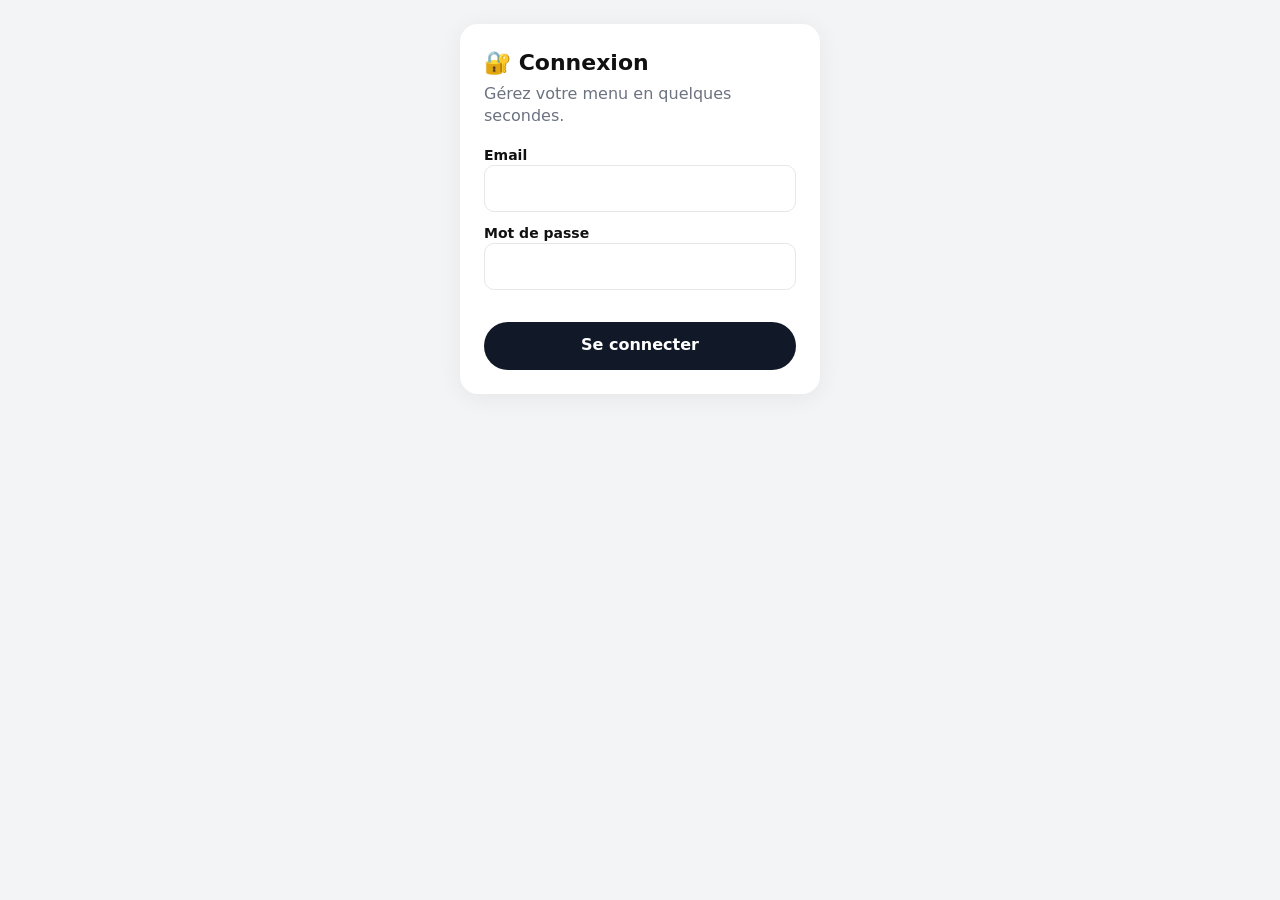
==== commit ae73fed5: "Multi-restaurant platform: one site, many brands - Shop picked from the link (/slug, subdomain, or c" ====
--- a/admin.html
+++ b/admin.html
@@ -77,6 +77,11 @@
 .sf .wrap{display:flex;gap:10px}
 .sf .btn{flex:1}
 .card{background:#fff;border-radius:var(--r);padding:14px;margin-bottom:12px}
+.stats{display:grid;grid-template-columns:repeat(4,1fr);gap:6px;margin-top:12px}
+.stats div{background:#fff;border-radius:12px;padding:8px 4px;text-align:center}
+.stats b{display:block;font-size:17px;white-space:nowrap}
+.stats small{color:var(--muted);font-size:11.5px}
+.stnote{color:var(--muted);font-size:12px;margin:4px 2px 0}
 .card h3{font-size:15px;margin-bottom:8px}
 .f{display:block;margin-bottom:12px}
 .f:last-child{margin-bottom:0}
@@ -146,14 +151,17 @@
 function uid() { return (crypto.randomUUID ? crypto.randomUUID() : Date.now().toString(36) + Math.random().toString(36).slice(2)); }
 function clone(o) { return JSON.parse(JSON.stringify(o)); }
 
-if (!C.supabase || !C.supabase.url || !C.shop) {
-  root.innerHTML = '<div class="login"><form><h1>⚙️ Configuration</h1><p>Ajoutez <code>supabase</code> et <code>shop</code> dans <code>config.js</code>.</p></form></div>';
+if (!C.supabase || !C.supabase.url) {
+  root.innerHTML = '<div class="login"><form><h1>⚙️ Configuration</h1><p>Ajoutez <code>supabase</code> dans <code>config.js</code>.</p></form></div>';
   return;
 }
 
 /* ================= Supabase (plain fetch, no library) ================= */
-var SB = C.supabase.url.replace(/\/$/, ''), KEY = C.supabase.key, SHOP = C.shop;
-var SKEY = 'wo_admin_' + SHOP;
+// The shop is found from the login (owners have one). ?shop=slug or a config shop can pre-select one.
+var SB = C.supabase.url.replace(/\/$/, ''), KEY = C.supabase.key;
+var qShop = (/[?&]shop=([a-z0-9-]+)/.exec(location.search) || [])[1] || null;
+var SHOP = qShop || C.shop || null, isAdmin = false, shopList = null;
+var SKEY = 'wo_admin';
 var sess = null; try { sess = JSON.parse(localStorage.getItem(SKEY) || 'null'); } catch (e) {}
 function saveSess() { try { if (sess) localStorage.setItem(SKEY, JSON.stringify(sess)); else localStorage.removeItem(SKEY); } catch (e) {} }
 
@@ -230,13 +238,31 @@
 }
 
 /* ================= state ================= */
-var S = { shop: null, cats: [], items: [] }, tab = 'items', q = '', sheet = null, loadErr = '';
+var S = { shop: null, cats: [], items: [], stats: null }, tab = 'items', q = '', sheet = null, loadErr = '';
+function rpc(fn, args) { return api('POST', '/rest/v1/rpc/' + fn, args || {}); }
+// which shop does this login manage? owner → their shop; platform admin (you) → a picker
+var adminChecked = false;
+function pickShop(id) { SHOP = id; S.shop = null; S.stats = null; tab = 'items'; try { history.replaceState(null, '', '?shop=' + id); } catch (e) {} load(); }
 function load() {
   busy(true);
-  return rest.get('shops?id=eq.' + encodeURIComponent(SHOP) + '&select=id,owner,settings,categories(*),items(*)').then(function (rows) {
+  var ready = adminChecked ? Promise.resolve() :
+    rpc('is_platform_admin').then(function (a) { isAdmin = a === true; }, function () { isAdmin = false; }).then(function () { adminChecked = true; });
+  return ready.then(function () {
+    if (SHOP) return loadShop();
+    return rest.get('shops?owner=eq.' + encodeURIComponent(sess.user.id) + '&select=id,settings&order=created_at').then(function (rows) {
+      if (rows.length === 1 && !isAdmin) { SHOP = rows[0].id; return loadShop(); }
+      if (isAdmin) return rpc('platform_shops').then(function (r) { busy(false); shopList = r; render(); });
+      if (!rows.length) throw new Error('Aucune boutique liée à ce compte (' + sess.user.email + ').');
+      shopList = rows.map(function (r) { return { id: r.id, name: ((r.settings || {}).business || {}).name }; }); busy(false); render();
+    });
+  }).catch(function (e) { busy(false); loadErr = e.message; render(); });
+}
+function loadShop() {
+  return rest.get('shops?id=eq.' + encodeURIComponent(SHOP) + '&select=id,owner,settings,status,paid_until,categories(*),items(*)').then(function (rows) {
     busy(false);
     if (!rows || !rows.length) { loadErr = 'Boutique « ' + SHOP + ' » introuvable.'; return render(); }
-    if (rows[0].owner !== sess.user.id) { loadErr = 'Ce compte n\'a pas accès à cette boutique.'; return render(); }
+    if (rows[0].owner !== sess.user.id && !isAdmin) { loadErr = 'Ce compte n\'a pas accès à cette boutique.'; return render(); }
+    rpc('order_stats', { p_shop: SHOP }).then(function (st) { S.stats = st; if (tab === 'items' && !sheet) render(); }, function () {});
     S.shop = rows[0]; S.cats = (rows[0].categories || []).sort(byPos); S.items = (rows[0].items || []).sort(byPos);
     loadErr = ''; render();
   }).catch(function (e) { busy(false); loadErr = e.message; render(); });
@@ -247,13 +273,19 @@
 /* ================= render ================= */
 function render() {
   if (!sess) return renderLogin();
+  if (!S.shop && !SHOP && shopList && !loadErr) {
+    root.innerHTML = '<header class="top"><div class="wrap"><h1>Choisir une boutique</h1>' + (isAdmin ? '<a href="platform.html">🧭 Plateforme</a>' : '') + '<button data-a="logout">Sortir</button></div></header><main class="wrap"><div class="list" style="margin-top:12px">' +
+      shopList.map(function (r) { return '<button class="row" data-a="pick-shop" data-id="' + esc(r.id) + '" style="width:100%;text-align:start"><div class="rbody"><b>' + esc(r.name || r.id) + '</b><small>' + esc(r.id) + (r.open === false ? ' · fermé' : '') + '</small></div></button>'; }).join('') + '</div></main>';
+    return;
+  }
   if (!S.shop) {
     root.innerHTML = '<div class="login"><form onsubmit="return false"><h1>' + (loadErr ? '⚠️' : '…') + '</h1><p>' + esc(loadErr || 'Chargement') + '</p>' +
       (loadErr ? '<button class="btn pri" data-a="reload">Réessayer</button><p style="margin-top:12px"><button class="btn ghost" data-a="logout" style="width:100%">Se déconnecter</button></p>' : '') + '</form></div>';
     return;
   }
   var st = S.shop.settings || {}, b = st.business || {};
-  var h = '<header class="top"><div class="wrap"><h1>' + esc(b.name || SHOP) + '</h1><a href="index.html" target="_blank" rel="noopener">👁 Voir le site</a><button data-a="logout" >Sortir</button></div></header><main class="wrap">';
+  var h = '<header class="top"><div class="wrap"><h1>' + esc(b.name || SHOP) + '</h1><a href="/' + esc(SHOP) + '" target="_blank" rel="noopener">👁 Voir</a>' + (isAdmin ? '<button data-a="switch">⇄</button>' : '') + '<button data-a="logout" >Sortir</button></div></header><main class="wrap">';
+  if (S.shop.status === 'suspended' || (S.shop.paid_until && S.shop.paid_until < new Date().toISOString().slice(0, 10))) h += '<div class="card" style="background:#fef2f2;margin-top:12px"><b>⛔ Menu fermé au public.</b> Contactez votre prestataire.</div>';
   if (tab === 'items') h += itemsTab(); else if (tab === 'cats') h += catsTab(); else h += shopTab(st);
   h += '</main>';
   if (tab === 'items') h += '<button class="fab" data-a="new-item" aria-label="Ajouter un article">+</button>';
@@ -282,9 +314,13 @@
 function thumbHtml(it) {
   return it.photo ? '<img class="thumb" loading="lazy" alt="" src="' + esc(publicUrl(thumbOf(pathOf(it.photo) || ''))) + '" onerror="this.onerror=null;this.src=\'' + esc(it.photo) + '\'">' : '<span class="thumb">' + esc(it.emoji || '🍽️') + '</span>';
 }
+function statsCard() {
+  var s = S.stats; if (!s) return '';
+  return '<div class="stats"><div><b>' + (s.today || 0) + '</b><small>aujourd\'hui</small></div><div><b>' + (s.week || 0) + '</b><small>7 jours</small></div><div><b>' + (s.month || 0) + '</b><small>30 jours</small></div><div><b>' + money(s.month_total || 0) + '</b><small>valeur 30 j</small></div></div><p class="stnote">Commandes envoyées sur WhatsApp</p>';
+}
 function itemsTab() {
-  if (!S.items.length) return '<div class="empty"><b>🍽️</b>Aucun article pour l\'instant.<br>Appuyez sur <b style="display:inline;font-size:inherit">+</b> pour ajouter le premier.</div>';
-  var h = '<input class="search" id="q" type="search" placeholder="🔎 Rechercher un article" value="' + esc(q) + '">';
+  if (!S.items.length) return statsCard() + '<div class="empty"><b>🍽️</b>Aucun article pour l\'instant.<br>Appuyez sur <b style="display:inline;font-size:inherit">+</b> pour ajouter le premier.</div>';
+  var h = statsCard() + '<input class="search" id="q" type="search" placeholder="🔎 Rechercher un article" value="' + esc(q) + '">';
   var groups = S.cats.map(function (c) { return { id: c.id, name: catName(c.id) }; }).concat([{ id: null, name: 'Sans catégorie' }]);
   var any = false;
   groups.forEach(function (g) {
@@ -441,12 +477,24 @@
   h += '<div class="card"><h3>Infos</h3>' +
     fld('business.name', 'Nom du commerce *', b.name) +
     '<label class="f"><span>Numéro WhatsApp *</span><input data-s="wa" type="tel" inputmode="tel" value="' + esc(wa) + '" placeholder="0555 12 34 56"><small>Les commandes arrivent sur ce numéro.</small></label>' +
-    fld('business.tagline', 'Slogan', b.tagline, 'Ex : Pizzas au feu de bois') + fld('business.hours', 'Horaires / info', b.hours, 'Ex : 11h – 00h, 7j/7') +
-    fld('business.address', 'Adresse', b.address) + fld('business.instagram', 'Instagram (sans @)', b.instagram) +
+    fld('business.tagline', 'Slogan', b.tagline, 'Ex : Pizzas au feu de bois') +
+    fld('business.address', 'Adresse', b.address) +
     '<div class="f"><span>Logo</span><div style="display:flex;gap:10px;align-items:center">' + (/[./]/.test(b.logo || '') ? '<img class="thumb" src="' + esc(b.logo) + '" alt="">' : '<span class="thumb">' + esc(b.logo || '🏪') + '</span>') +
-    '<label class="btn ghost" for="logo" style="flex:1">📷 Changer le logo</label><input id="logo" type="file" accept="image/*" hidden></div></div></div>';
+    '<label class="btn ghost" for="logo" style="flex:1">📷 Changer le logo</label><input id="logo" type="file" accept="image/*" hidden></div></div>' +
+    '<div class="f"><span>Photo de couverture</span>' + (b.cover ? '<img src="' + esc(b.cover) + '" alt="" style="width:100%;height:110px;object-fit:cover;border-radius:10px;margin-bottom:8px">' : '') +
+    '<div style="display:flex;gap:8px"><label class="btn ghost" for="cover" style="flex:1">🖼 ' + (b.cover ? 'Changer' : 'Ajouter') + ' la couverture</label>' + (b.cover ? '<button class="btn danger" data-a="rm-cover">Retirer</button>' : '') + '<input id="cover" type="file" accept="image/*" hidden></div></div></div>';
+  var days = b.closedDays || [], DN = ['Dim', 'Lun', 'Mar', 'Mer', 'Jeu', 'Ven', 'Sam'];
+  h += '<div class="card"><h3>Horaires</h3><div class="two"><label class="f"><span>Ouverture</span><input type="time" data-p="business.open" value="' + esc(b.open || '') + '"></label>' +
+    '<label class="f"><span>Fermeture</span><input type="time" data-p="business.close" value="' + esc(b.close || '') + '"></label></div>' +
+    '<div class="f"><span>Jours de fermeture</span><div class="chips">' + [6, 0, 1, 2, 3, 4, 5].map(function (d) { return '<button class="chip' + (days.indexOf(d) >= 0 ? ' on' : '') + '" data-a="day" data-v="' + d + '">' + DN[d] + '</button>'; }).join('') + '</div>' +
+    '<small>Hors horaires, le site affiche « Fermé » et bloque les commandes. Laissez vide = toujours ouvert.</small></div>' +
+    fld('business.hours', 'Texte horaires (optionnel)', b.hours, 'Ex : 11h – 00h, 7j/7') + '</div>';
+  h += '<div class="card"><h3>Réseaux</h3>' + fld('business.instagram', 'Instagram (sans @)', b.instagram, 'bahiapizza') + fld('business.tiktok', 'TikTok (sans @)', b.tiktok) +
+    fld('business.facebook', 'Facebook (nom de page ou lien)', b.facebook) + fld('business.maps', 'Google Maps (lien)', b.maps, 'https://maps.app.goo.gl/…') + '</div>';
   h += '<details><summary>🇩🇿 Textes en arabe</summary>' + fld('business.name_ar', 'الاسم', b.name_ar, '', 1) + fld('business.tagline_ar', 'الشعار', b.tagline_ar, '', 1) + fld('business.hours_ar', 'أوقات العمل', b.hours_ar, '', 1) + fld('business.address_ar', 'العنوان', b.address_ar, '', 1) + '</details>';
-  h += '<div class="card"><h3>Apparence</h3><div class="f"><span>Type</span><div class="chips">' +
+  var THEMES = [['classic', 'Classique'], ['dark', 'Sombre'], ['street', 'Street food'], ['elegant', 'Élégant']];
+  h += '<div class="card"><h3>Apparence</h3><div class="f"><span>Style</span><div class="chips">' + THEMES.map(function (t) { return '<button class="chip' + ((st.theme || 'classic') === t[0] ? ' on' : '') + '" data-a="theme" data-v="' + t[0] + '">' + t[1] + '</button>'; }).join('') + '</div></div>' +
+    '<div class="f"><span>Type</span><div class="chips">' +
     '<button class="chip' + (st.mode !== 'shop' ? ' on' : '') + '" data-a="mode" data-v="menu">🍽️ Restaurant</button><button class="chip' + (st.mode === 'shop' ? ' on' : '') + '" data-a="mode" data-v="shop">🛍️ Boutique</button></div></div>' +
     '<div class="two"><label class="f"><span>Couleur principale</span><input type="color" data-p="colors.primary" value="' + esc(col.primary || '#c1121f') + '" style="height:46px;padding:3px"></label>' +
     '<label class="f"><span>Couleur secondaire</span><input type="color" data-p="colors.accent" value="' + esc(col.accent || '#f77f00') + '" style="height:46px;padding:3px"></label></div>' +
@@ -466,7 +514,7 @@
   h += '<button class="add" data-a="add-opt">+ Ajouter un mode (ex : À emporter, Stop desk)</button>' +
     '<div class="two" style="margin-top:12px"><label class="f"><span>Gratuite dès (DA)</span><input type="number" inputmode="numeric" data-p="delivery.freeAbove" value="' + esc(D.freeAbove || '') + '" placeholder="0 = non"></label>' +
     '<label class="f"><span>Commande min. (DA)</span><input type="number" inputmode="numeric" data-p="delivery.minOrder" value="' + esc(D.minOrder || '') + '" placeholder="0"></label></div></div>';
-  h += '<div class="card"><h3>Outils</h3><a class="btn ghost" style="width:100%;text-decoration:none" href="qr.html" target="_blank" rel="noopener">📱 Affiche QR code</a></div>';
+  h += '<div class="card"><h3>Outils</h3><a class="btn ghost" style="width:100%;text-decoration:none" href="qr.html?shop=' + esc(SHOP) + '" target="_blank" rel="noopener">📱 Affiche QR code</a></div>';
   h += '<div class="savebar"><button class="btn green" style="width:100%" data-a="save-shop">Enregistrer la boutique</button></div></div>';
   return h;
 }
@@ -499,7 +547,7 @@
   var d = sheet && sheet.d, g = +el.getAttribute('data-g'), c = +el.getAttribute('data-c');
   switch (a) {
     case 'tab': tab = el.getAttribute('data-t'); sheet = null; render(); window.scrollTo(0, 0); break;
-    case 'logout': if (confirm('Se déconnecter ?')) { sess = null; saveSess(); S.shop = null; render(); } break;
+    case 'logout': if (confirm('Se déconnecter ?')) { sess = null; saveSess(); S.shop = null; SHOP = qShop || C.shop || null; shopList = null; isAdmin = false; adminChecked = false; render(); } break;
     case 'reload': load(); break;
     case 'new-item': openItem(null); break;
     case 'edit-item': openItem(S.items.filter(function (i) { return i.id === id; })[0]); break;
@@ -525,6 +573,11 @@
       break;
     case 'cat-up': moveCat(+el.getAttribute('data-i'), -1); break;
     case 'cat-down': moveCat(+el.getAttribute('data-i'), 1); break;
+    case 'pick-shop': pickShop(id); break;
+    case 'switch': SHOP = null; S.shop = null; shopList = null; try { history.replaceState(null, '', location.pathname); } catch (e2) {} load(); break;
+    case 'theme': S.shop.settings.theme = el.getAttribute('data-v'); render(); break;
+    case 'day': var bb = S.shop.settings.business = S.shop.settings.business || {}, dv = +el.getAttribute('data-v'), dd = bb.closedDays = bb.closedDays || [], di = dd.indexOf(dv); if (di >= 0) dd.splice(di, 1); else dd.push(dv); render(); break;
+    case 'rm-cover': delete S.shop.settings.business.cover; render(); break;
     case 'mode': S.shop.settings.mode = el.getAttribute('data-v'); render(); break;
     case 'lang': S.shop.settings.lang = el.getAttribute('data-v'); render(); break;
     case 'zone': var D = S.shop.settings.delivery = S.shop.settings.delivery || {}; D.wilayas = el.getAttribute('data-v') === 'all' ? [] : (D.wilayas && D.wilayas.length ? D.wilayas : ['31']); render(); break;
@@ -567,6 +620,14 @@
     if (sheet.preview) URL.revokeObjectURL(sheet.preview);
     sheet.preview = URL.createObjectURL(el.files[0]); render(); return;
   }
+  if (el.id === 'cover' && el.files[0]) {
+    busy(true);
+    compress(el.files[0], 1400, 160000).then(function (bl) {
+      var p = SHOP + '/cover-' + uid() + (bl[0].type === 'image/webp' ? '.webp' : '.jpg');
+      return upload(p, bl[0]).then(function () { setPath(S.shop.settings, 'business.cover', publicUrl(p)); busy(false); render(); toast('Couverture prête. Enregistrez la boutique.'); });
+    }).catch(function (er) { busy(false); toast(er.message, true); });
+    return;
+  }
   if (el.id === 'logo' && el.files[0]) {
     busy(true);
     compress(el.files[0], 300, 40000).then(function (bl) {
@@ -577,7 +638,7 @@
 });
 window.addEventListener('keydown', function (e) { if (e.key === 'Escape' && sheet) { sheet = null; render(); } });
 
-window.__admin = { state: S, fromEditor: fromEditor, toEditor: toEditor, normWa: normWa, parsePer: parsePer };
+window.__admin = { shop: function () { return SHOP; }, isAdmin: function () { return isAdmin; }, state: S, fromEditor: fromEditor, toEditor: toEditor, normWa: normWa, parsePer: parsePer };
 if (sess) load(); else render();
 })();
 </script>
